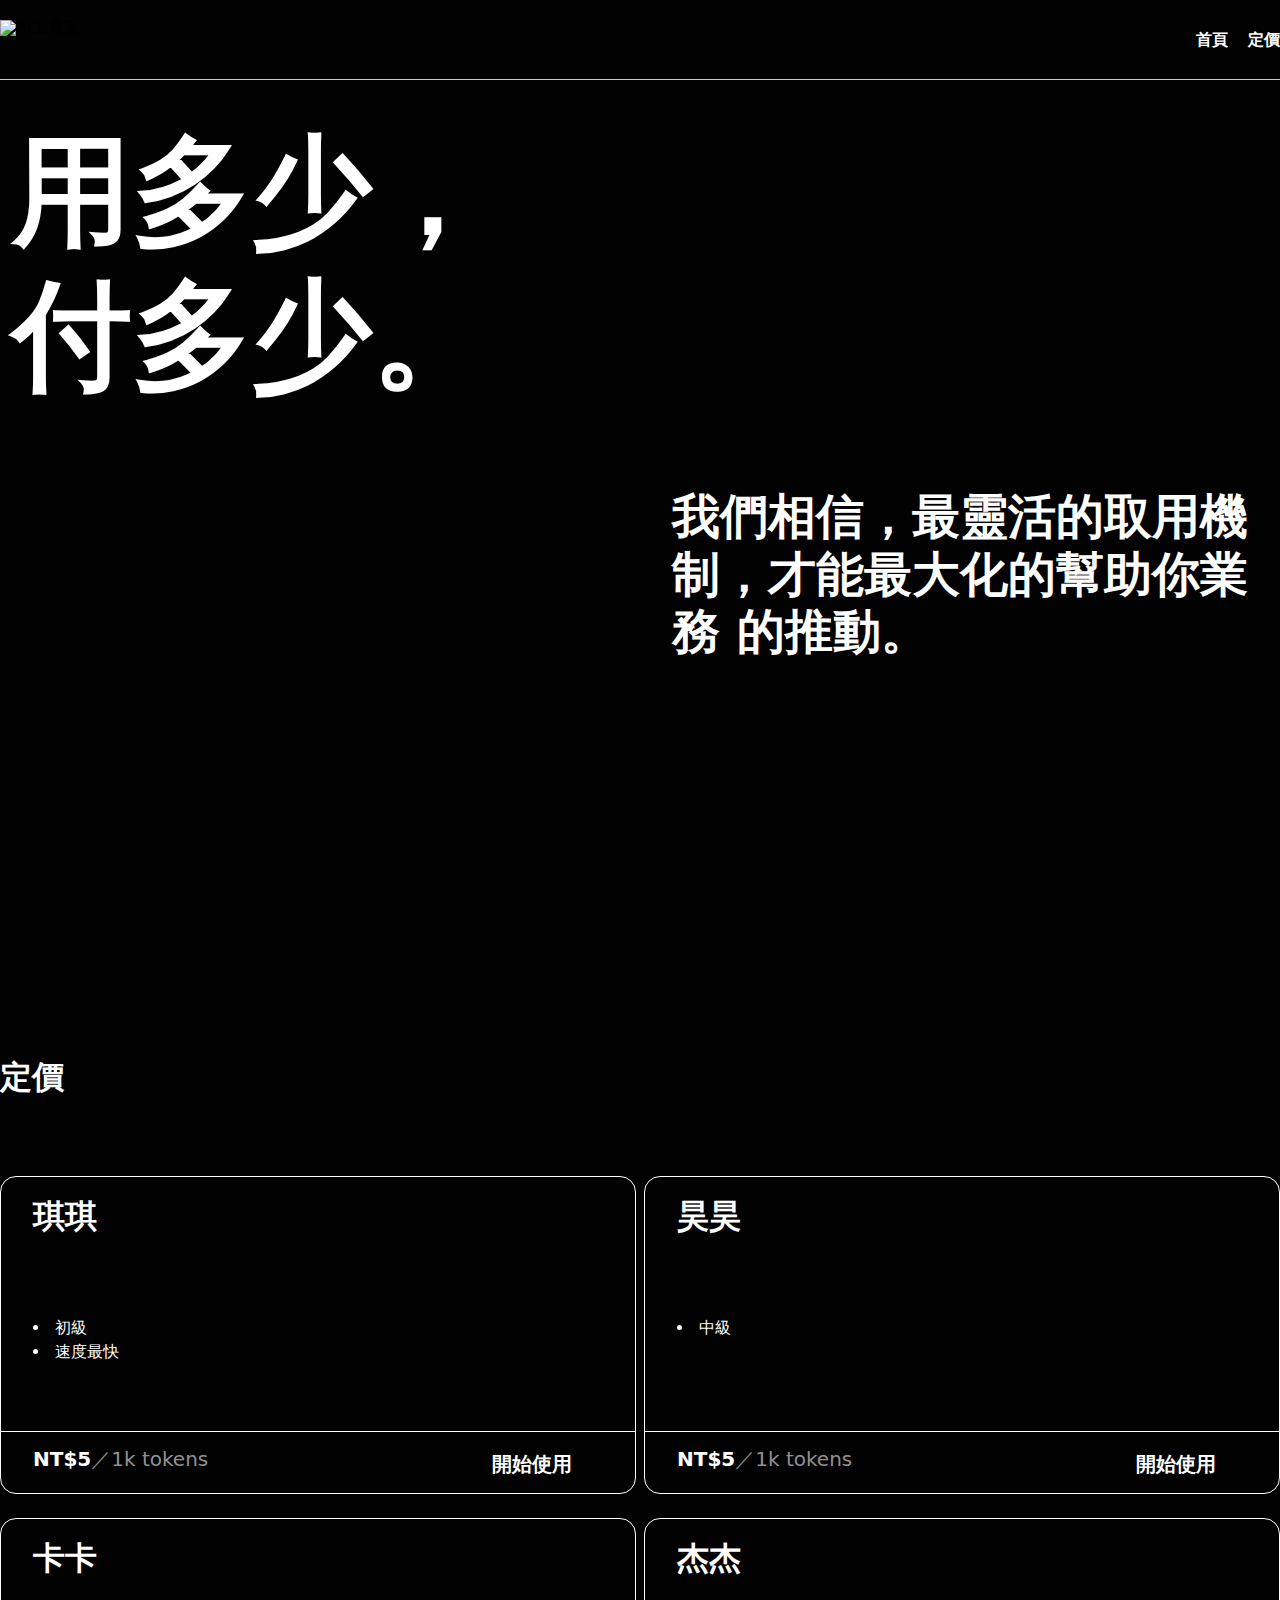
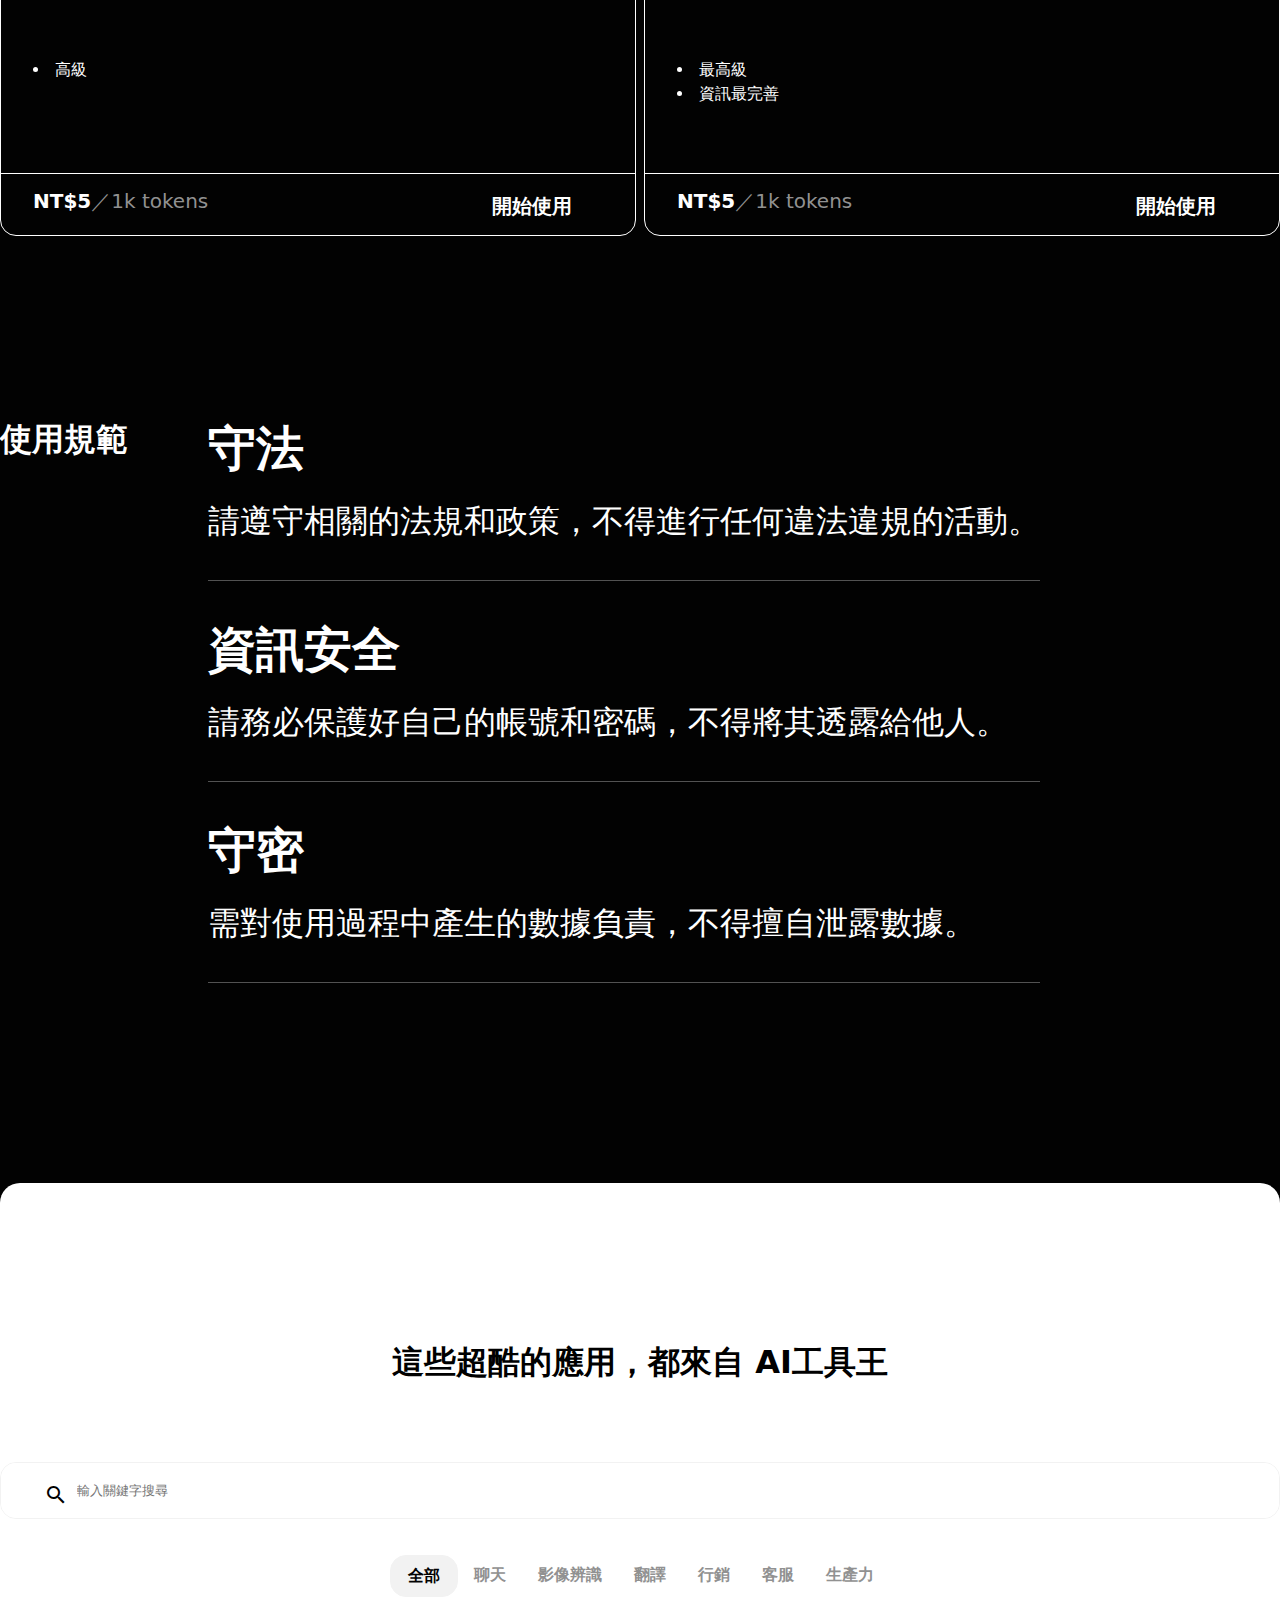
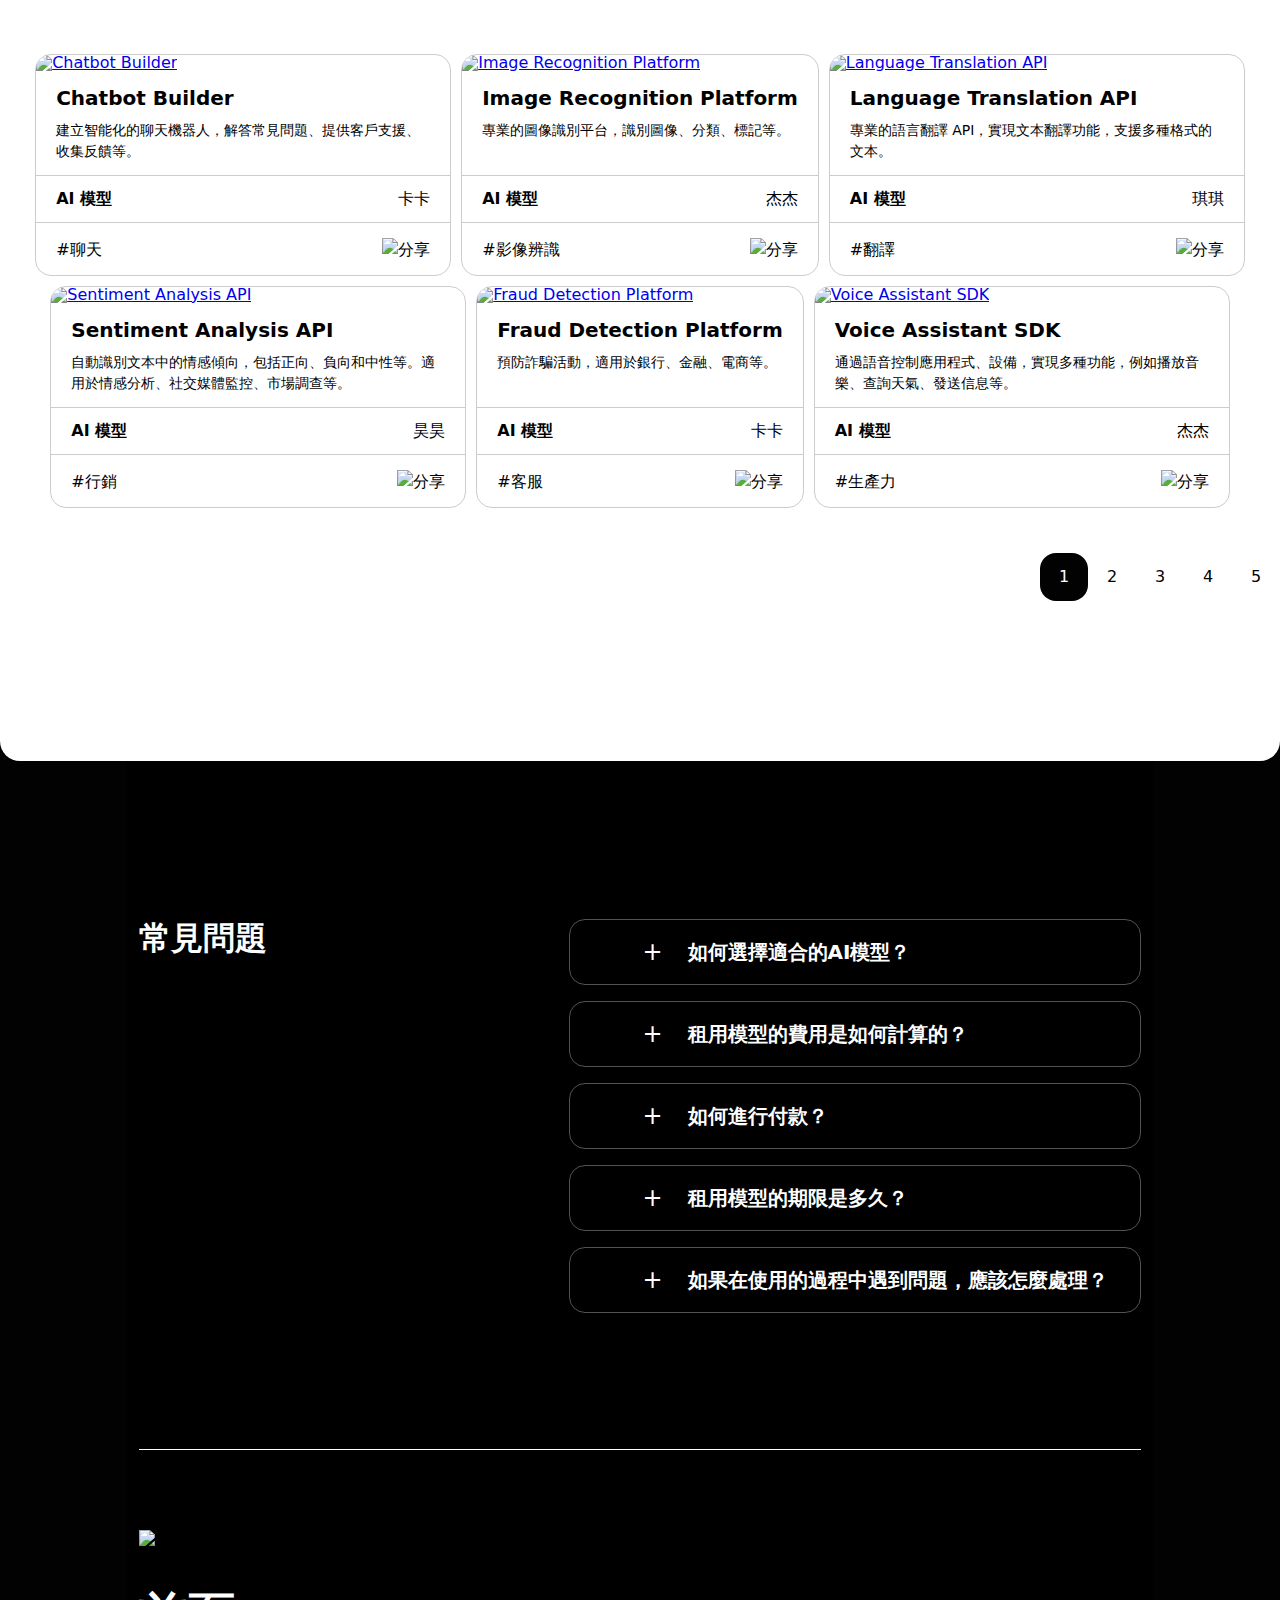
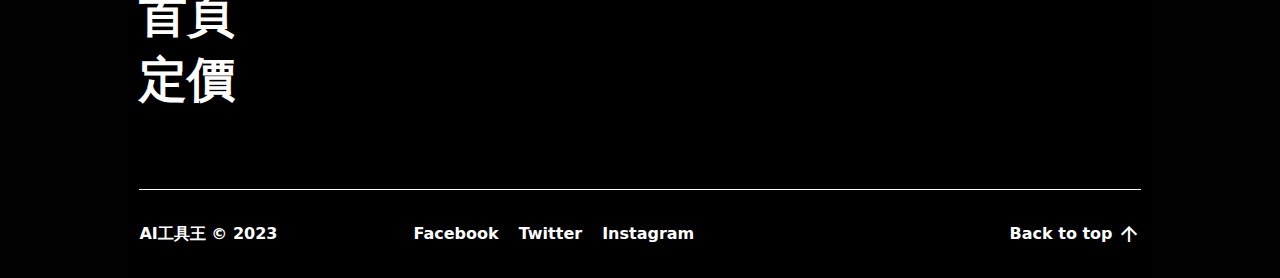
==== price.html @ a389e7bb "version1" ====
<!DOCTYPE html>
<html lang="en">
<head>
    <meta charset="UTF-8" />
    <meta http-equiv="X-UA-Compatible" content="IE=edge" />
    <meta name="viewport" content="width=device-width, initial-scale=1.0" />
    <title>定價</title>
    <link rel="stylesheet" href="css/price.css" />
    <link
        rel="stylesheet"
        href="https://fonts.googleapis.com/icon?family=Material+Icons" />
</head>
<body>
    <div class="container">
        <div class="header-wrap">
            <div class="header">
                <img
                    class="header-logo"
                    src="https://raw.githubusercontent.com/hexschool/2022-web-layout-training/main/2023web-camp/logo.png"
                    alt="AI工具王" />
                <button type="button" class="menu-btn">
                    <span class="material-icons menuBtn">
                        menu
                    </span>
                </button>
                <ul class="nav">
                    <li><a href="index.html">首頁</a></li>
                    <li><a href="price.html">定價</a></li>
                </ul>
            </div>

            <!-- 手機下拉式選單頁面 -->
            <div class="mPrice">
                <div class="mNavbar-collapse">
                    <ul class="mNavbar-center">
                        <li><a href="index.html" class="text-white me-20">首頁</a></li>
                        <li><a href="price.html" class="text-white me-20">定價</a></li>
                    </ul>
                </div>
            </div>
            
            <div class="mFooter">
                <div class="mBottom">
                    <span class="mCopyright">AI工具王 © 2023</span>
                    <ul class="mLink">
                        <li><a href="#">Facebook</a></li>
                        <li><a href="#">Twitter</a></li>
                        <li><a href="#">Instagram</a></li>
                    </ul>
                </div>
            </div>

            <div class="content">
                <div class="title">
                    <h1 class="title1">
                        用多少，<br />
                        付多少。<br />
                    </h1>
                    <h3 class="title2">
                        我們相信，最靈活的取用機
                        制，才能最大化的幫助你業務
                        的推動。
                    </h3>
                </div>
                <div class="deco">
                    <div class="deco-img"><img
                            src="https://raw.githubusercontent.com/hexschool/2022-web-layout-training/main/2023web-camp/deco.png"
                            alt="deco" /></div>

                    <div class="deco-img"><img
                            src="https://raw.githubusercontent.com/hexschool/2022-web-layout-training/main/2023web-camp/deco.png"
                            alt="deco" /></div>

                    <div class="deco-img"><img
                            src="https://raw.githubusercontent.com/hexschool/2022-web-layout-training/main/2023web-camp/deco.png"
                            alt="deco" /></div>
                </div>
                <div class="price">
                    <h5>定價</h5>
                    <div class="teachers">
                        <div class="teacher-card">
                            <div class="name">
                                <h5>琪琪</h5>
                                <ul class="spec">
                                    <li>初級</li>
                                    <li>速度最快</li>
                                </ul>
                            </div>
                            <div class="lesson-fees">
                                <div class="lesson-fee">
                                    <span class="fee">NT$5</span><span class="token">／1k tokens</span>
                                </div>
                                <div class="start">
                                    <a href="#">開始使用</a>
                                    <span class="material-icons arrow_outward">
                                        arrow_outward
                                    </span>
                                </div>
                            </div>
                        </div>
                        <div class="teacher-card">
                            <div class="name">
                                <h5>昊昊</h5>
                                <ul class="spec">
                                    <li>中級</li>
                                </ul>
                            </div>
                            <div class="lesson-fees">
                                <div class="lesson-fee">
                                    <span class="fee">NT$5</span><span class="token">／1k tokens</span>
                                </div>
                                <div class="start">
                                    <a href="#">開始使用</a>
                                    <span class="material-icons arrow_outward">
                                        arrow_outward
                                    </span>
                                </div>
                            </div>
                        </div>
                        <div class="teacher-card">
                            <div class="name">
                                <h5>卡卡</h5>
                                <ul class="spec">
                                    <li>高級</li>
                                </ul>
                            </div>
                            <div class="lesson-fees">
                                <div class="lesson-fee">
                                    <span class="fee">NT$5</span><span class="token">／1k tokens</span>
                                </div>
                                <div class="start">
                                    <a href="#">開始使用</a>
                                    <span class="material-icons arrow_outward">
                                        arrow_outward
                                    </span>
                                </div>
                            </div>
                        </div>
                        <div class="teacher-card">
                            <div class="name">
                                <h5>杰杰</h5>
                                <ul class="spec">
                                    <li>最高級</li>
                                    <li>資訊最完善</li>
                                </ul>
                            </div>
                            <div class="lesson-fees">
                                <div class="lesson-fee">
                                    <span class="fee">NT$5</span><span class="token">／1k tokens</span>
                                </div>
                                <div class="start">
                                    <a href="#">開始使用</a>
                                    <span class="material-icons arrow_outward">
                                        arrow_outward
                                    </span>
                                </div>
                            </div>
                        </div>
                    </div>
                </div>
                <div class="rules">
                    <h4>使用規範</h4>
                    <div class="rule">
                        <div class="rule-content">
                            <h3>守法</h3>
                            <p>請遵守相關的法規和政策，不得進行任何違法違規的活動。</p>
                        </div>
                        <div class="rule-content">
                            <h3>資訊安全</h3>
                            <p>請務必保護好自己的帳號和密碼，不得將其透露給他人。</p>
                        </div>
                        <div class="rule-content">
                            <h3>守密</h3>
                            <p>需對使用過程中產生的數據負責，不得擅自泄露數據。</p>
                        </div>
                    </div>
                </div>  
            </div>
        </div>
        <div class="tool-header">
            <div class="tool-header-wrap">
                <h1>這些超酷的應用，都來自 AI工具王</h1>
                <div class="search">
                    <input type="text" placeholder="輸入關鍵字搜尋" />
                    <span class="material-icons search-icon">search</span>
                </div>
                <div class="tool-nav">
                    <div class="filter">
                        <a href="#">篩選</a><span
                            class="material-icons filter_alt">
                            filter_alt
                        </span>
                    </div>
                    <ul class="menu">
                        <li class="active"><a href="#" class="active">全部</a></li>
                        <li><a href="#">聊天</a></li>
                        <li><a href="#">影像辨識</a></li>
                        <li><a href="#">翻譯</a></li>
                        <li><a href="#">行銷</a></li>
                        <li><a href="#">客服</a></li>
                        <li><a href="#">生產力</a></li>
                    </ul>
                    <div class="select-order">
                        <select name="order" id="order">
                            <option value="由新到舊">由新到舊</option>
                            <option value="由舊到新">由舊到新</option>
                        </select>
                    </div>
                </div>
                <div class="tool-wrap">
                    <ul class="tool-list">
                        <li class="tool-cards">
                            <a href="#"><img
                                    class="tool"
                                    src="https://github.com/hexschool/2022-web-layout-training/blob/main/2023web-camp/tool1.png?raw=true"
                                    alt="Chatbot Builder" />
                            </a>
                            <div class="tool-content">
                                <h3 class="tool-name">Chatbot Builder
                                </h3>
                                <p class="tool-text">
                                    建立智能化的聊天機器人，解答常見問題、提供客戶支援、收集反饋等。
                                </p>
                            </div>

                            <div class="model">
                                <h3 class="model-name">AI 模型</h3>
                                <span class="model-txt">卡卡 </span>
                            </div>
                            <div class="tool-group">
                                <h3 class="group-name">#聊天</h3>
                                <a href="#" target="_blank"><img
                                        class="share"
                                        src="https://raw.githubusercontent.com/hexschool/2022-web-layout-training/main/2023web-camp/icons/share.png"
                                        alt="分享" /></a>
                            </div>
                        </li>
                        <li class="tool-cards">
                            <a href="#"><img
                                    src="https://github.com/hexschool/2022-web-layout-training/blob/main/2023web-camp/tool2.png?raw=true"
                                    alt="Image Recognition Platform"
                                    class="tool" />
                                </a>
                            <div class="tool-content">
                                <h3 class="tool-name">Image Recognition Platform</h3>
                                <p class="tool-text">
                                    專業的圖像識別平台，識別圖像、分類、標記等。
                                </p>
                            </div>
                            <div class="model">
                                <h3 class="model-name">AI 模型</h3>
                                <span>杰杰</span>
                            </div>
                            <div class="tool-group">
                                <h3 class="group-name">#影像辨識</h3>
                                <a href="#" target="_blank"><img
                                        class="share"
                                        src="https://raw.githubusercontent.com/hexschool/2022-web-layout-training/main/2023web-camp/icons/share.png"
                                        alt="分享" /></a>
                            </div>
                        </li>
                        <li class="tool-cards">
                            <a href="#"><img
                                    class="tool"
                                    src="https://github.com/hexschool/2022-web-layout-training/blob/main/2023web-camp/tool3.png?raw=true"
                                    alt="Language Translation API" /></a>
                            <div class="tool-content">
                                <h3 class="tool-name">Language Translation API</h3>
                                <p class="tool-text">
                                    專業的語言翻譯 API，實現文本翻譯功能，支援多種格式的文本。
                                </p>
                            </div>
                            <div class="model">
                                <h4 class="model-name">AI 模型</h4>
                                <span>琪琪</span>
                            </div>
                            <div class="tool-group">
                                <span class="group-name">#翻譯</span>
                                <a href="#" target="_blank"><img
                                        class="share"
                                        src="https://raw.githubusercontent.com/hexschool/2022-web-layout-training/main/2023web-camp/icons/share.png"
                                        alt="分享" /></a>
                            </div>
                        </li>
                        <li class="tool-cards">
                            <a href="#"><img
                                    class="tool"
                                    src="https://github.com/hexschool/2022-web-layout-training/blob/main/2023web-camp/tool4.png?raw=true"
                                    alt="Sentiment Analysis API" /></a>
                            <div class="tool-content">
                                <h3 class="tool-name">Sentiment Analysis API</h3>
                                <p class="tool-text">
                                    自動識別文本中的情感傾向，包括正向、負向和中性等。適用於情感分析、社交媒體監控、市場調查等。
                                </p>
                            </div>
                            <div class="model">
                                <h3 class="model-name">AI 模型</h3>
                                <span>昊昊</span>
                            </div>
                            <div class="tool-group">
                                <h3 class="group-name">#行銷</h3>
                                <a href="#" target="_blank"><img
                                        class="share"
                                        src="https://raw.githubusercontent.com/hexschool/2022-web-layout-training/main/2023web-camp/icons/share.png"
                                        alt="分享" /></a>
                            </div>
                        </li>
                        <li class="tool-cards">
                            <a href="#"><img
                                    class="tool"
                                    src="https://github.com/hexschool/2022-web-layout-training/blob/main/2023web-camp/tool5.png?raw=true"
                                    alt="Fraud Detection Platform" /></a>
                            <div class="tool-content">
                                <h3 class="tool-name">Fraud Detection Platform</h3>
                                <p class="tool-text">預防詐騙活動，適用於銀行、金融、電商等。</p>
                            </div>
                            <div class="model">
                                <h3 class="model-name">AI 模型</h3>
                                <span>卡卡</span>
                            </div>
                            <div class="tool-group">
                                <h3 class="group-name">#客服</h3>
                                <a href="#" target="_blank"><img
                                        class="share"
                                        src="https://raw.githubusercontent.com/hexschool/2022-web-layout-training/main/2023web-camp/icons/share.png"
                                        alt="分享" />
                                </a>
                            </div>
                        </li>
                        <li class="tool-cards">
                            <a href="#"><img
                                    class="tool"
                                    src="https://github.com/hexschool/2022-web-layout-training/blob/main/2023web-camp/tool6.png?raw=true"
                                    alt="Voice Assistant SDK" />
                            </a>
                            <div class="tool-content">
                                <h3 class="tool-name">Voice Assistant SDK</h3>
                                <p class="tool-text">
                                    通過語音控制應用程式、設備，實現多種功能，例如播放音樂、查詢天氣、發送信息等。
                                </p>
                            </div>
                            <div class="model">
                                <h3 class="model-name">AI 模型</h3>
                                <span>杰杰</span>
                            </div>
                            <div class="tool-group">
                                <h3 class="group-name">#生產力</h3>
                                <a href="#" target="_blank"><img
                                        class="share"
                                        src="https://raw.githubusercontent.com/hexschool/2022-web-layout-training/main/2023web-camp/icons/share.png"
                                        alt="分享" />
                                </a>
                            </div>
                        </li>
                    </ul>
                </div>
                <div class="pages">
                    <ul class="page">
                        <li class="active"><a href="#" class="active">1</a></li>
                        <li><a href="#">2</a></li>
                        <li><a href="#">3</a></li>
                        <li><a href="#">4</a></li>
                        <li><a href="#">5</a></li>
                    </ul>
                </div>               
            </div>
        </div>
        <div class="footer">
            <div class="footer-header">
                <h4>常見問題</h4>                
                <div class="QAs">
                    <div class="QA">
                        <div class="QA-title">
                            <span class="accodtion">+</span><h6>如何選擇適合的AI模型？</h6>
                        </div>

                        <div class="QA-content">選擇適合的 AI 模型需要考慮您的應用場景、需要解決的問題、可用的資源以及預算等因素。可以通過對比不同模型的性能、準確率、速度等指標，以及與其他用戶的評價與反饋，來選擇最適合的模型。</div>
                    </div>
                    <div class="QA">
                        <div class="QA-title">
                            <span class="accodtion">+</span><h6>租用模型的費用是如何計算的？</h6>
                        </div>
                        <div class="QA-content">租用模型的費用通常會根據模型的性能和使用時間等因素進行計算。具體而言，模型的性能可以根據其精度、速度、佔用資源等指標來評估；而使用時間可以根據租用時間的長短來計算，通常會按小時、天或月來計算。綜合考慮這些因素，系統會自動算出對應的租用費用。</div>
                    </div>
                    <div class="QA">
                        <div class="QA-title">
                            <span class="accodtion">+</span><h6>如何進行付款？</h6>
                        </div>
                        <div class="QA-content">付款方式可以通過網站上提供的線上支付平台進行支付。具體而言，您可以選擇信用卡、銀行轉帳電子錢包等不同的支付方式進行支付。在支付前，您需要先登錄網站並選擇適合的租用方案，系統會自動計算出對應的租用費用和支付金額，然後您可以選擇適合的支付方式進行支付。完成支付後，系統會自動向您提供相應的服務。</div>
                    </div>
                    <div class="QA">
                        <div class="QA-title">
                            <span class="accodtion">+</span><h6>租用模型的期限是多久？</h6>
                        </div>
                        <div class="QA-content">租用模型的期限可以根據您的需求進行設置，通常可以選擇幾個小時、幾天或幾個月等不同的時間段。</div>
                    </div>
                    <div class="QA">
                        <div class="QA-title">
                            <span class="accodtion">+</span><h6>如果在使用的過程中遇到問題，應該怎麼處理？</h6>
                        </div>
                        <div class="QA-content">如果在使用過程中遇到問題，您可以聯繫客服或技術支持人員進行諮詢或報告問題。您也可以通過網站上的幫助中心或社區論壇尋找相關的解決方案和回答。</div>
                    </div>
                </div>
            </div>
            <div class="footer-content">
                <div class="footer-title">
                    <div class="footer-title1">
                        首頁
                    </div>
                    <div class="footer-title2">
                        定價
                    </div>
                </div>
                <div class="footer_image">
                    <img
                        class="footer_logo"
                        src="https://raw.githubusercontent.com/hexschool/2022-web-layout-training/main/2023web-camp/logo.png"
                        alt="AI工具王" />
                </div>
            </div>
            <div class="bottom">
                <span class="copyright">AI工具王 © 2023</span>

                <ul class="link">
                    <li><a href="#">Facebook</a></li>
                    <li><a href="#">Twitter</a></li>
                    <li><a href="#">Instagram</a></li>
                </ul>
                <span class="backToTop">
                    <a href="#">Back to top</a>
                </span>
                <span class="material-icons arrow_upward">
                    arrow_upward
                </span>
            </div>
        </div>
    </div>

    <script src="js/price.js"></script>
</body>
</html>
---- css/price.css ----
/* http://meyerweb.com/eric/tools/css/reset/ 
   v2.0 | 20110126
   License: none (public domain)
*/

html,
body,
div,
span,
applet,
object,
iframe,
h1,
h2,
h3,
h4,
h5,
h6,
p,
blockquote,
pre,
a,
abbr,
acronym,
address,
big,
cite,
code,
del,
dfn,
em,
img,
ins,
kbd,
q,
s,
samp,
small,
strike,
strong,
sub,
sup,
tt,
var,
b,
u,
i,
center,
dl,
dt,
dd,
ol,
ul,
li,
fieldset,
form,
label,
legend,
table,
caption,
tbody,
tfoot,
thead,
tr,
th,
td,
article,
aside,
canvas,
details,
embed,
figure,
figcaption,
footer,
header,
hgroup,
menu,
nav,
output,
ruby,
section,
summary,
time,
mark,
audio,
video {
    margin: 0;
    padding: 0;
    border: 0;
    font-size: 100%;
    font: inherit;
    vertical-align: baseline;
}

/* HTML5 display-role reset for older browsers */
article,
aside,
details,
figcaption,
figure,
footer,
header,
hgroup,
menu,
nav,
section {
    display: block;
}

body {
    line-height: 1;
}

ol,
ul {
    list-style: none;
}

blockquote,
q {
    quotes: none;
}

blockquote:before,
blockquote:after,
q:before,
q:after {
    content: "";
    content: none;
}

table {
    border-collapse: collapse;
    border-spacing: 0;
}

*,
*:before,
*:after {
    box-sizing: border-box;
}

body {
    font-family: system-ui, -apple-system, "Segoe UI", Roboto, "Helvetica Neue", Arial, "Noto Sans", "Liberation Sans", sans-serif, "Apple Color Emoji", "Segoe UI Emoji", "Segoe UI Symbol", "Noto Color Emoji";
    position: relative;
    height: 20%;
}

.container {
    max-width: 1920px;
    height: auto;
    background: #020202;
    display: flex;
    flex-direction: column;
    align-items: center;
    margin: 0 auto;
}

.header-wrap {
    max-width: 1296px;
    margin: 0 auto;
}

.header {
    height: 80px;
    display: flex;
    justify-content: space-between;
    align-items: center;
    border-bottom: 1px solid #ccc;
}

.header img {
    height: 40px;
}

.header .nav {
    display: flex;
}

.header .nav li {
    margin-left: 20px;
}

.header .nav li a {
    font-size: 16px;
    line-height: 1.5;
    font-weight: 700;
    color: #ffffff;
    text-decoration: none;
}

.menu-btn {
    display: none;
    color: #ffffff;
    margin-right: 23px;
}

.content {
    display: flex;
    flex-direction: column;
}

.content .title {
    margin-top: 40px;
    display: flex;
    flex-direction: column;
    padding-left: 12px;
    padding-right: 12px;
}

.content .title .title1 {
    font-size: 120px;
    line-height: 144px;
    font-weight: 900;
    color: #ffffff;
}

.content .title .title2 {
    font-size: 48px;
    line-height: 57.6px;
    font-weight: 900;
    padding-left: 660px;
    margin-top: 80px;
    color: #ffffff;
}

.content .deco {
    display: flex;
    max-width: 100%;
    height: 180px;
    flex-direction: row-reverse;
    margin-top: 120px;
    overflow: hidden;
    position: relative;
}

.deco .deco-img {
    max-width: 180px;
    position: absolute;
    top: 100%;
    /* 將區塊圖定位到容器底部 */
    animation: marquee 4s linear infinite;
}

.deco .deco-img:nth-child(1) {
    position: absolute;
    left: 360px;
    animation-delay: 0s;
}

.deco .deco-img:nth-child(2) {
    position: absolute;
    left: 180px;
    animation-delay: 0.5s;
}

.deco .deco-img:nth-child(3) {
    position: absolute;
    left: 0;
    animation-delay: 1s;
}


@keyframes marquee {
    0% {
        top: 100%;
    }

    10% {
        top: 0;
        /* 開始移動至容器頂部 */
    }

    50% {
        top: 0;
        /* 保持在容器頂部 */
    }

    100% {
        top: -200%;
        /* 移動至容器外 */
    }
}

.price {
    max-width: 1296px;
    /* height: 778px; */
    margin-top: 160px;
    margin-bottom: 160px;
}

.price h5 {
    font-size: 32px;
    line-height: 38.4px;
    font-weight: 900;
    color: #ffffff;
    margin-bottom: 80px;

}

.price .teachers {
    max-width: 1296px;
    height: auto;
    justify-content: space-between;
    display: flex;
    flex-wrap: wrap;
}

.teacher-card {
    max-width: 636px;
    height: 318px;
    border: 1px solid #ffffff;
    border-radius: 16px;
    margin-bottom: 24px;
}

.teacher-card .name {
    width: 636px;
    height: 254px;
    color: #ffffff;
    padding: 20px 32px;
}

.teacher-card .name h5 {
    color: #ffffff;
    font-size: 32px;
    line-height: 38.4px;
}

.teacher-card .name .spec {
    margin-top: 12px;
}

.teacher-card .name .spec li {
    font-size: 16px;
    line-height: 24px;
    list-style-type: disc;
    list-style-position: inside;
    color: #ffffff;

}

.teacher-card .lesson-fees {
    height: 54px;
    display: flex;
    justify-content: space-between;
    border-top: 1px solid #ffffff;
    padding: 20px 32px;
}

.teacher-card .lesson-fees .lesson-fee {
    display: flex;
    justify-content: center;
    align-items: center;
}

.teacher-card .lesson-fees .lesson-fee .fee {
    font-size: 20px;
    font-weight: 900;
    line-height: 24px;
    color: #ffffff;
}

.teacher-card .lesson-fees .lesson-fee .token {
    font-size: 20px;
    line-height: 24px;
    color: #919191
}

.teacher-card .lesson-fees .start {
    display: flex;
}

.teacher-card .start a {
    font-size: 20px;
    line-height: 120%;
    font-weight: 900;
    text-decoration: none;
    color: #ffffff;
    display: block;
}

.teacher-card .lesson-fees .start .arrow_outward {
    width: 15px;
    height: 15px;
    margin-left: 16px;
    color: #ffffff;
}


.rules {
    width: 100%;
    height: auto;
    display: flex;
    /* margin-top: 160px; */
    margin-bottom: 160px;
}

.rules h4 {
    font-size: 32px;
    font-weight: 900;
    line-height: 38.4px;
    color: #ffffff;
    margin-right: 312px;
    margin-bottom: 48px;
}

.rules .rule {
    display: flex;
    flex-direction: column;
}

.rules .rule .rule-content {
    display: flex;
    flex-direction: column;
    margin-bottom: 40px;
    border-bottom: 1px solid #525252;
}

.rules .rule .rule-content h3 {
    font-size: 48px;
    font-weight: 900;
    line-height: 57.6px;
    color: #ffffff;
    margin-bottom: 24px;
}

.rules .rule .rule-content p {
    font-size: 32px;
    font-weight: 400;
    line-height: 38.4px;
    margin-bottom: 40px;
    color: #ffffff;
}

.tool-header {
    width: 100%;
    height: auto;
    display: flex;
    justify-content: center;
    border-radius: 160px;
    background: #ffffff;
}

.tool-header-wrap {
    max-width: 1296px;
}

.tool-header-wrap h1 {
    font-size: 80px;
    line-height: 96px;
    font-weight: 900;
    text-align: center;
    margin-top: 160px;
}

.search {
    position: relative;
    margin-top: 80px;
    background: #F2F2F2;
    border: 1px solid #F2F2F2;
    border-radius: 16px;
    overflow: hidden;
    background: pink;
}


.search input[type="text"] {
    width: 100%;
    padding: 20px 0px 20px 76px;
    gap: 12px;
    border: none;
}

.search input[type="text"]:focus {
    border: 1px solid #000;
}

.search .search-icon {
    max-width: 17.49px;
    height: 17.49px;
    top: 20px;
    left: 43px;
    position: absolute;
}

.tool-nav {
    margin-top: 24px;
    margin-bottom: 40px;
    display: flex;
    justify-content: space-between;
    position: relative;
    overflow-x: auto;
}

.tool-nav .filter {
    padding: 20px 60px 20px 40px;
    border: 1px solid #F2F2F2;
    border-radius: 16px;
    align-items: center;
}

.tool-nav .filter a {
    font-size: 16px;
    line-height: 24px;
    font-weight: 400;
    color: #020202;
    text-align: center;
    text-decoration: none;
}

.tool-nav .filter .filter_alt {
    width: 10px;
    height: 10px;
    top: 18px;
    margin-left: 14.69px;
    flex-grow: 0;
    position: absolute;
}

.tool-nav .menu {
    margin-top: 12px;
    margin-bottom: 12px;
    display: flex;
}

.tool-nav .menu li {
    padding: 8px 16px;
    gap: 10px;
}

.tool-nav .menu .active {
    border: 1px solid #F2F2F2;
    border-radius: 16px;
    background: #F2F2F2;
}

.tool-nav .menu li a {
    font-size: 16px;
    line-height: 24px;
    font-weight: 700;
    text-align: center;
    text-decoration: none;
    color: #919191;
}

.tool-nav .menu .active a {
    color: #020202;
}

.select-order {

    /* padding: 20px 60px 20px 40px; */
    border: 1px solid #F2F2F2;
    border-radius: 16px;
    display: flex;
    flex-direction: column;
    align-items: center;
}

.select-order select {
    font-size: 16px;
    line-height: 24px;
    font-weight: 400;
    width: 100%;
    height: 100%;
    color: #020202;
    background: #ffffff;
    text-align: center;
    border: none;
}

.tool-wrap {
    max-width: 1920px;
    height: auto;
    display: flex;
    align-items: flex-start;
}

.tool-list {
    display: flex;
    flex-wrap: wrap;
    justify-content: center;
}

.tool-cards {
    /* max-width: 416px; */
    max-width: 416px;
    margin: 5px;
    border: 1px solid #ccc;
    border-radius: 16px 16px 16px 16px;
    overflow: hidden;
    display: flex;
    flex-direction: column;
}

.tool-cards a {
    overflow: hidden;
}

.tool-cards a .tool {
    width: 100%;
    transition: 0.3s ease-in;
}

.tool-cards .tool:hover {
    transform: scale(1.2);
}

.tool-cards .tool-content {
    padding-left: 20px;
    padding-right: 20px;
    padding-bottom: 13px;
    flex-grow: 1;
}

.tool-cards .tool-content .tool-name {
    font-size: 20px;
    line-height: 120%;
    font-weight: 900;
    padding-top: 15px;
    padding-bottom: 10px;
}

.tool-cards .tool-content .tool-text {
    font-size: 14px;
    line-height: 1.5;
}

.tool-cards .model {
    display: flex;
    justify-content: space-between;
    padding-left: 20px;
    padding-right: 20px;
    border-top: 1px solid #ccc;
    padding-top: 15px;
    padding-bottom: 15px;
}

.tool-cards .model .model-name {
    font-size: 16px;
    font-weight: bold;
}

.tool-cards .model .model-txt {
    font-size: 16px;
}

.tool-cards .tool-group {
    display: flex;
    justify-content: space-between;
    padding-left: 20px;
    padding-right: 20px;
    padding-top: 15px;
    padding-bottom: 13px;
    align-items: center;
    border-top: 1px solid #ccc;
}

.tool-cards .tool-group .group-name {
    font-size: 16px;
    line-height: 1.5;
}

.tool-cards .tool-group a {
    font-size: 16px;
    line-height: 1.5;
    text-decoration: none;
    color: black;
}

.pages {
    display: flex;
    flex-direction: row-reverse;
    margin-top: 40px;
    margin-bottom: 160px;
}

.pages .page {
    display: flex;
}

.pages .page li {
    display: flex;
    width: 48px;
    height: 48px;
    border-radius: 16px;
    justify-content: center;
    align-items: center;
}

.pages .page li:hover {
    background: #ccc;
}

.pages .page li.active {
    background: #020202;
}

.pages .page li a {
    color: #020202;
    text-decoration: none;
    display: block;
}

.pages .page li.active a {
    color: #ffffff;
    text-decoration: none;
    display: block;
}

.footer {
    max-width: 1296px;
    padding-top: 158px;
    display: flex;
    flex-direction: column;
    padding-left: 12px;
    padding-right: 12px;
    background: #000;
}

.footer-header {
    display: flex;
}

.footer .footer-header h4 {
    font-size: 32px;
    font-weight: 900;
    line-height: 38.4px;
    color: #ffffff;
    margin-right: 300px;
    margin-bottom: 20px;
}



.footer-header .QAs {
    max-width: 856px;
    display: flex;
    flex-direction: column;
    margin-bottom: 120px;
}

.footer-header .QAs .QA {
    max-width: 856px;
    display: flex;
    color: #ffffff;
    border: 1px solid #525252;
    border-radius: 16px;
    padding: 20px 32px;
    margin-bottom: 16px;
    flex-direction: column;
    cursor: pointer;
}

.footer-header .QAs .QA:hover {
    border: 1px solid #ffffff;
    transition: all 0.5s;
}

.QA-title {
    display: flex;
}

.QAs .QA .QA-title .accodtion {
    font-size: 24px;
    margin-left: 40px;
    margin-right: 25px;
}

.QAs .QA .QA-title h6 {
    font-size: 20px;
    font-weight: 900;
    line-height: 24px;
    color: #ffffff;
    text-align: left;
}

.QAs .QA .QA-content {
    display: none;
    font-size: 12px;
    font-weight: 400;
    line-height: 1.5;
    padding-left: 75px;
    margin-top: 20px;
    margin-bottom: 40px;
    color: #ffffff;
    text-align: left;
}

.footer .footer-content {
    padding: 80px 0 80px 0;
    text-align: left;
    display: flex;
    justify-content: space-between;
    border-top: 1px solid #ffffff;
    border-bottom: 1px solid #ffffff;
}

.footer-content .footer_image .footer_logo {
    height: 40px;
}

.footer-content .footer-title {
    display: flex;
    flex-direction: column;
}

.footer-content .footer-title1 {
    font-size: 80px;
    line-height: 96px;
    font-weight: 900;
    color: #ffffff;
}

.footer-content .footer-title2 {
    font-size: 80px;
    line-height: 96px;
    font-weight: 900;
    color: #ffffff;
    margin-top: 8px;
}

.footer .bottom {
    max-width: 100%;
    display: flex;
    justify-content: flex-start;
    padding-top: 32px;
    padding-bottom: 32px;
    position: relative;
    gap: 36px;
}

.footer .bottom .copyright {
    font-size: 16px;
    line-height: 24px;
    font-weight: 700;
    color: #ffffff;
    margin-right: 100px;
    /* margin-bottom: 36px; */

}

.footer .bottom .link {
    display: flex;
}

.footer .bottom .link li {
    margin-right: 20px;
}

.footer .bottom .link a {
    font-size: 16px;
    line-height: 24px;
    font-weight: 700;
    color: #ffffff;
    text-decoration: none;
    display: block;

}

.footer .bottom .backToTop {
    position: absolute;
    right: 28px;
    top: 32px;
}

.footer .bottom .backToTop a {
    display: block;
    font-size: 16px;
    line-height: 24px;
    font-weight: 700;
    color: #ffffff;
    text-decoration: none;
}

.footer .bottom .arrow_upward {
    position: absolute;
    right: 0;
    top: 32px;
    color: #ffffff;
}


.mPrice {
    max-width: 1296px;
    margin: 0 auto;
    padding: 0 12px;
    height: 100%;
    position: relative;
    background: #000;
    display: none;
}

.mNavbar {
    display: flex;
    justify-content: space-between;
    align-items: center;
    padding: 20px 0;
    border-bottom: 1px solid #ffffff;
    display: none;
}

.mNavbar a {
    color: #ffffff;
    font-weight: 700;
    display: block;
    text-decoration: none;
}

.mNavbar a:hover {
    opacity: 0.8;
}

.mNavbar a img {
    max-width: 100%;
    height: auto;
    display: block;
}

.mNavbar a .logo {
    width: 245px;
}

.mNavbar-btn {
    cursor: pointer;
    background-color: transparent;
    border: 0;
    color: #ffffff;
    display: none;
    /* 在電腦版時不顯示 */
}

.mNavbar-btn:hover {
    transform: scale(1.1);
}

.mNavbar-menu {
    display: flex;
    list-style-type: none;
}

.mNavbar-menu li .me-20 {
    margin-right: 20px;
}

.mNavbar-collapse {
    width: 100%;
    display: flex;
    flex-direction: column;
    /* 在電腦版時不顯示 */
    list-style-type: none;
    /* min-height: calc(100vh - 81px -148px); */
    height: calc(100vh - 229px);
    justify-content: center;
    align-items: center;
    border-bottom: 1px solid #ffffff;
    margin-bottom: 148px;
}

.mNavbar-collapse .mNavbar-center {
    list-style-type: none;
    margin-bottom: 8px;
    display: block;
    width: 200px;
    height: 200px;
}

.mNavbar-collapse .mNavbar-center li .me-20 {
    font-size: 80px;
    line-height: 1.2;
    font-weight: 900;
    margin: 4px 0;
    font-style: normal;
    color: #ffffff;
    text-decoration: none;
}

.mNavbar-collapse .mNavbar-center li .me-20:hover {
    opacity: 0.8;
}

.mFooter {
    max-width: 1320px;
    height: 148px;
    bottom: 0;
    left: 12px;
    position: absolute;
    display: none;
}

.mFooter .mBottom {
    max-width: 1320px;
    display: flex;
    flex-direction: column;
    padding-top: 32px;
    padding-bottom: 32px;
}

.mFooter .mBottom .mCopyright {
    font-size: 16px;
    line-height: 24px;
    font-weight: 700;
    color: #ffffff;
    margin-bottom: 36px;
}

.mFooter .mBottom .mLink {
    display: flex;
    list-style-type: none;
}

.mBottom .mLink li {
    margin-right: 20px;
}

.mBottom .mLink li a {
    font-size: 16px;
    line-height: 24px;
    font-weight: 700;
    color: #ffffff;
    text-decoration: none;
    display: block;
}


@media(max-width:1440px) {
    .header {
        position: relative;
    }

    .service-cards .service-card {
        display: flex;
        flex-direction: column;
    }

    .partner {
        max-width: 100%;
    }

    .partner-list {
        max-width: 100%;
    }

    .content .title {
        font-size: 48px;
        line-height: 57.6px;
    }

    .content .deco {
        position: relative;
        height: 117px;
    }

    .deco .deco-img {
        height: 117px;
    }

    .deco .deco-img img {
        max-width: 117px;
        height: 117px;
    }

    .deco .deco-img:nth-child(1) {
        position: absolute;
        right: 0;
    }

    .deco .deco-img:nth-child(2) {
        position: absolute;
        right: 117px;
    }

    .deco .deco-img:nth-child(3) {
        position: absolute;
        right: 234px;
    }

    .tool-header-wrap {
        max-width: 100%
    }

    .tool-header-wrap h1 {
        font-size: 32px;
        line-height: 38.4px;
    }

    .header-wrap {
        width: 100%;
    }

    .tool-header {
        width: 100%;
        padding-left: 0;
        padding-right: 0;
        border-radius: 20px;
    }

    .tool-nav {
        justify-content: center;
    }

    .tool-nav .filter {
        display: none;
    }

    .select-order {
        display: none;
    }

    .content .service h2 {
        font-size: 32px;
        line-height: 38.4px;
    }


    .rules h4 {
        max-width: 280px;
        margin-right: 80px;
    }


    .footer {
        max-width: 100%;
    }

    .footer .footer-header h4 {
        width: 280px;
        margin-right: 150px;
    }

    .footer-header .QAs {
        max-width: 100%;
    }

    .footer .footer-content {
        flex-direction: column;
    }

    .footer .footer-content .footer_image {
        margin-bottom: 40px;
        order: 1;
    }

    .footer .footer-title {
        order: 2;
    }

    .footer .footer-title1 {
        font-size: 48px;
        line-height: 57.6px;

    }

    .footer .footer-title2 {
        font-size: 48px;
        line-height: 57.6px;
    }
}

@media(max-width:1080px) {
    .header-wrap {
        width: 100%;
    }

    .content .title .title1 {
        max-width: 400px;
        font-size: 48px;
        line-height: 57.6px;
    }

    .content .title .title2 {
        font-size: 28px;
        line-height: 33.6px;
        padding-left: 300px;
        margin-top: 64px;
    }

    .price {
        padding-left: 12px;
        padding-right: 12px;
    }

    .rules {
        flex-direction: column;
        /* margin-top: 120px; */
        margin-bottom: 120px;
    }

    .QAs .QA .QA-title .accodtion {
        margin-left: 20px;
    }

    .QAs .QA .QA-content {
        padding-left: 55px;
    }

    .footer-header {
        flex-direction: column;
    }

    .footer .bottom {
        flex-direction: column;
    }
}

@media(max-width:768px) {
    .content .deco {
        height: 117px;
    }

    .deco .deco-img {
        height: 117px;
    }

    .deco .deco-img img {
        max-width: 117px;
        height: 117px;
    }

    .deco .deco-img:nth-child(1) {
        left: 234px;
    }

    .deco .deco-img:nth-child(2) {
        left: 117px;
    }

    .deco .deco-img:nth-child(3) {
        left: 0;
    }

    .price {
        max-width: 100%;
        margin-top: 120px;
        margin-bottom: 120px;
    }

    .price h5 {
        font-size: 20px;
        line-height: 24px;
        margin-bottom: 20px;
    }

    .teacher-card {
        width: 636px;
        height: 318px;
    }

    .teacher-card .name {
        width: 100%;
    }

    .teacher-card .lesson-fees .start .arrow_outward {
        margin-left: 14.67px;
    }


    .tool-header {
        width: 100%;
        padding-left: 0;
        padding-right: 0;
    }

    .tool-wrap {
        width: 100%;
    }

    .content .service {
        flex-direction: column;
    }

    .header .menu-btn {
        display: block;
        color: #ffffff;
        margin-right: 12px;
        background: #000;
        border: none;
    }

    .header .nav {
        display: none;
        width: 150px;
        height: 200px;
        position: absolute;
        right: 0;
        top: 50px;
        text-align: center;
        background: #ffffff;
        /* border: 1px solid #ccc; */
    }

    .header .nav li {
        width: 200px;
        display: flex;
        margin: 0;
    }

    .header .nav li a {
        display: block;
        height: 32px;
        width: 150px;
        color: #000;
        cursor: pointer;
    }

    .header .nav li a:hover {
        color: #ffffff;
        background: red;
    }

    .rules {
        padding-left: 12px;
        padding-right: 12px;
    }

    .rules h4 {
        font-size: 20px;
        line-height: 24px;
    }

    .rules .rule .rule-content h3 {
        font-size: 32px;
        line-height: 38.4px;
    }

    .rules .rule .rule-content p {
        font-size: 16px;
        line-height: 24px;
    }

    .footer {
        margin-top: 120px;
    }

    .footer .footer-header h4 {
        font-size: 20px;
        line-height: 24px;
        margin-right: 0;

    }

    .QAs .QA .QA-title h6 {
        font-size: 20px;
        line-height: 24px;
    }

}

@media(max-width:568px) {
    .content .title .title2 {
        padding-left: 106px;
    }

    .tool-cards a .tool {
        max-width: 100%;
    }

    .tool-nav {
        width: 100%;
        overflow-x: scroll;
    }

    .service-cards .service-card li {
        max-width: 100%;
    }

}

@media (max-width:414px) {
    .header-wrap {
        width: 100%;
    }

    .content .service {
        flex-direction: column;
    }

}
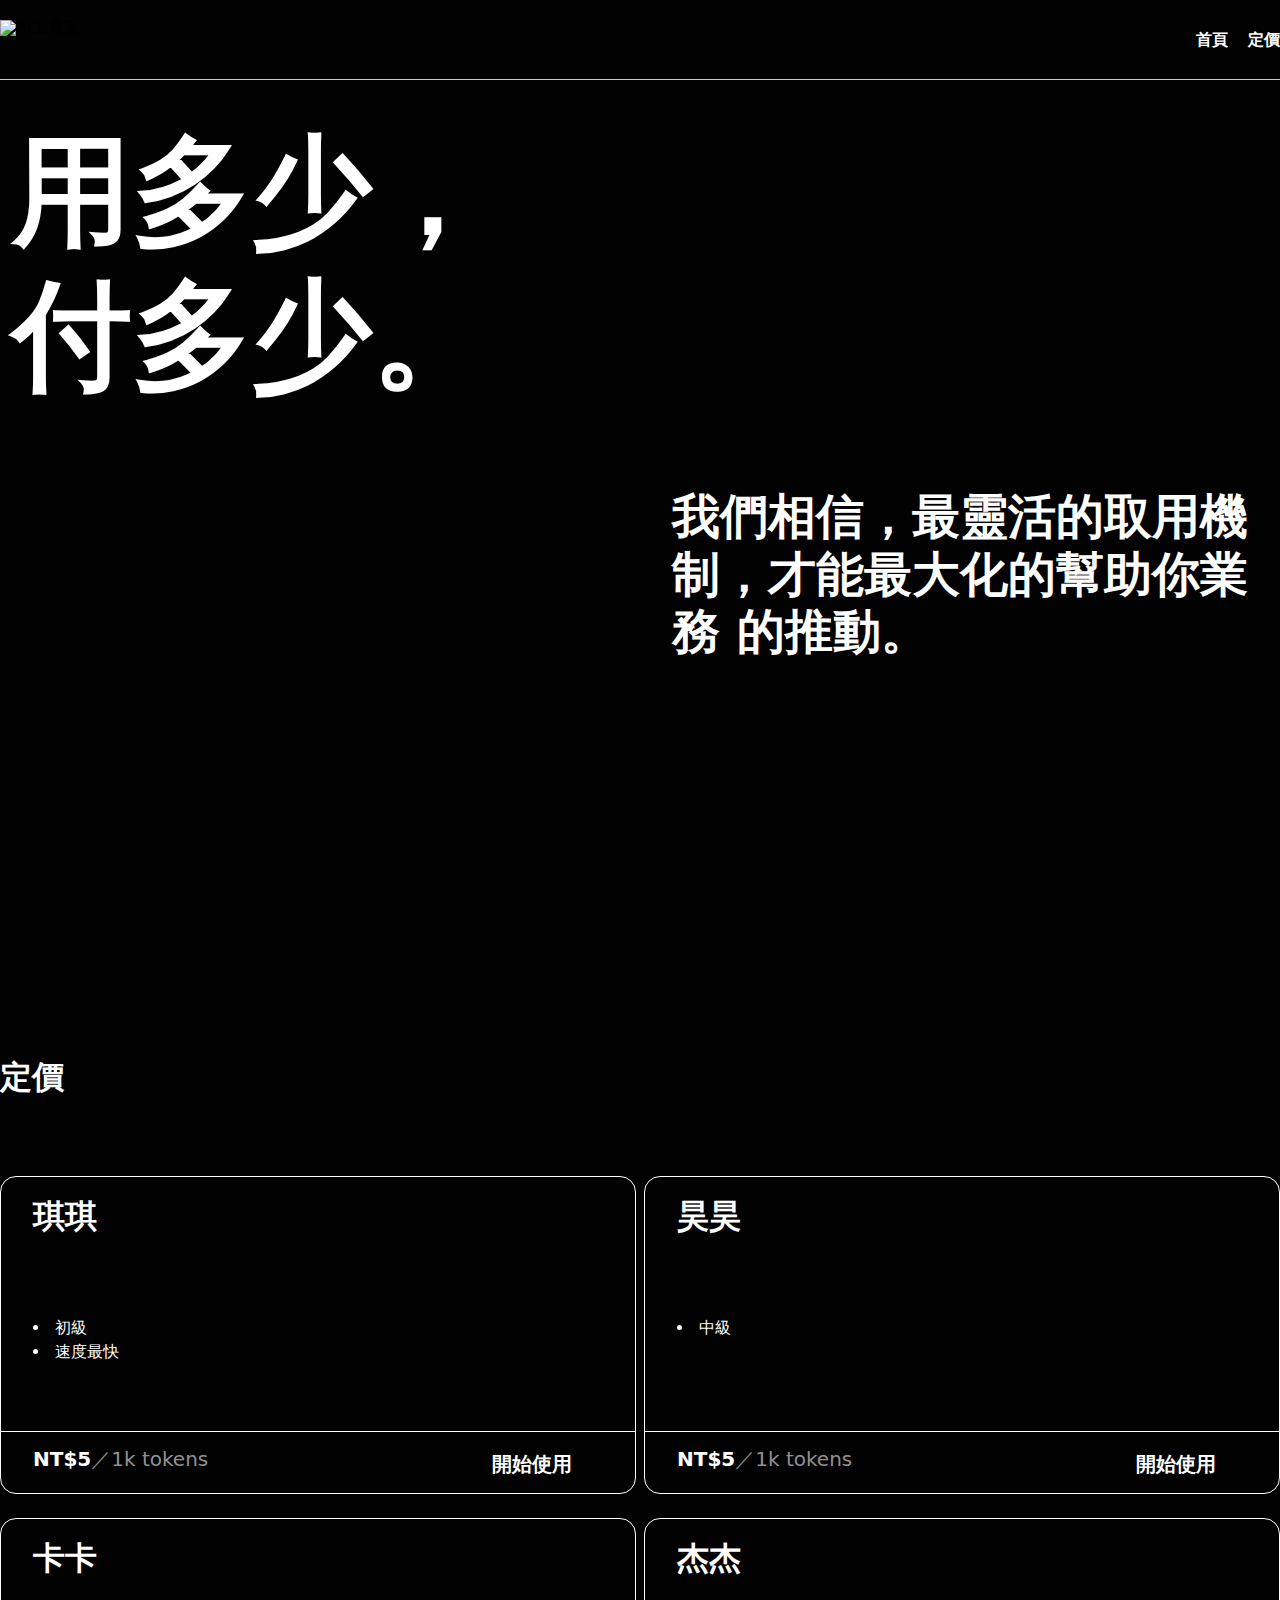
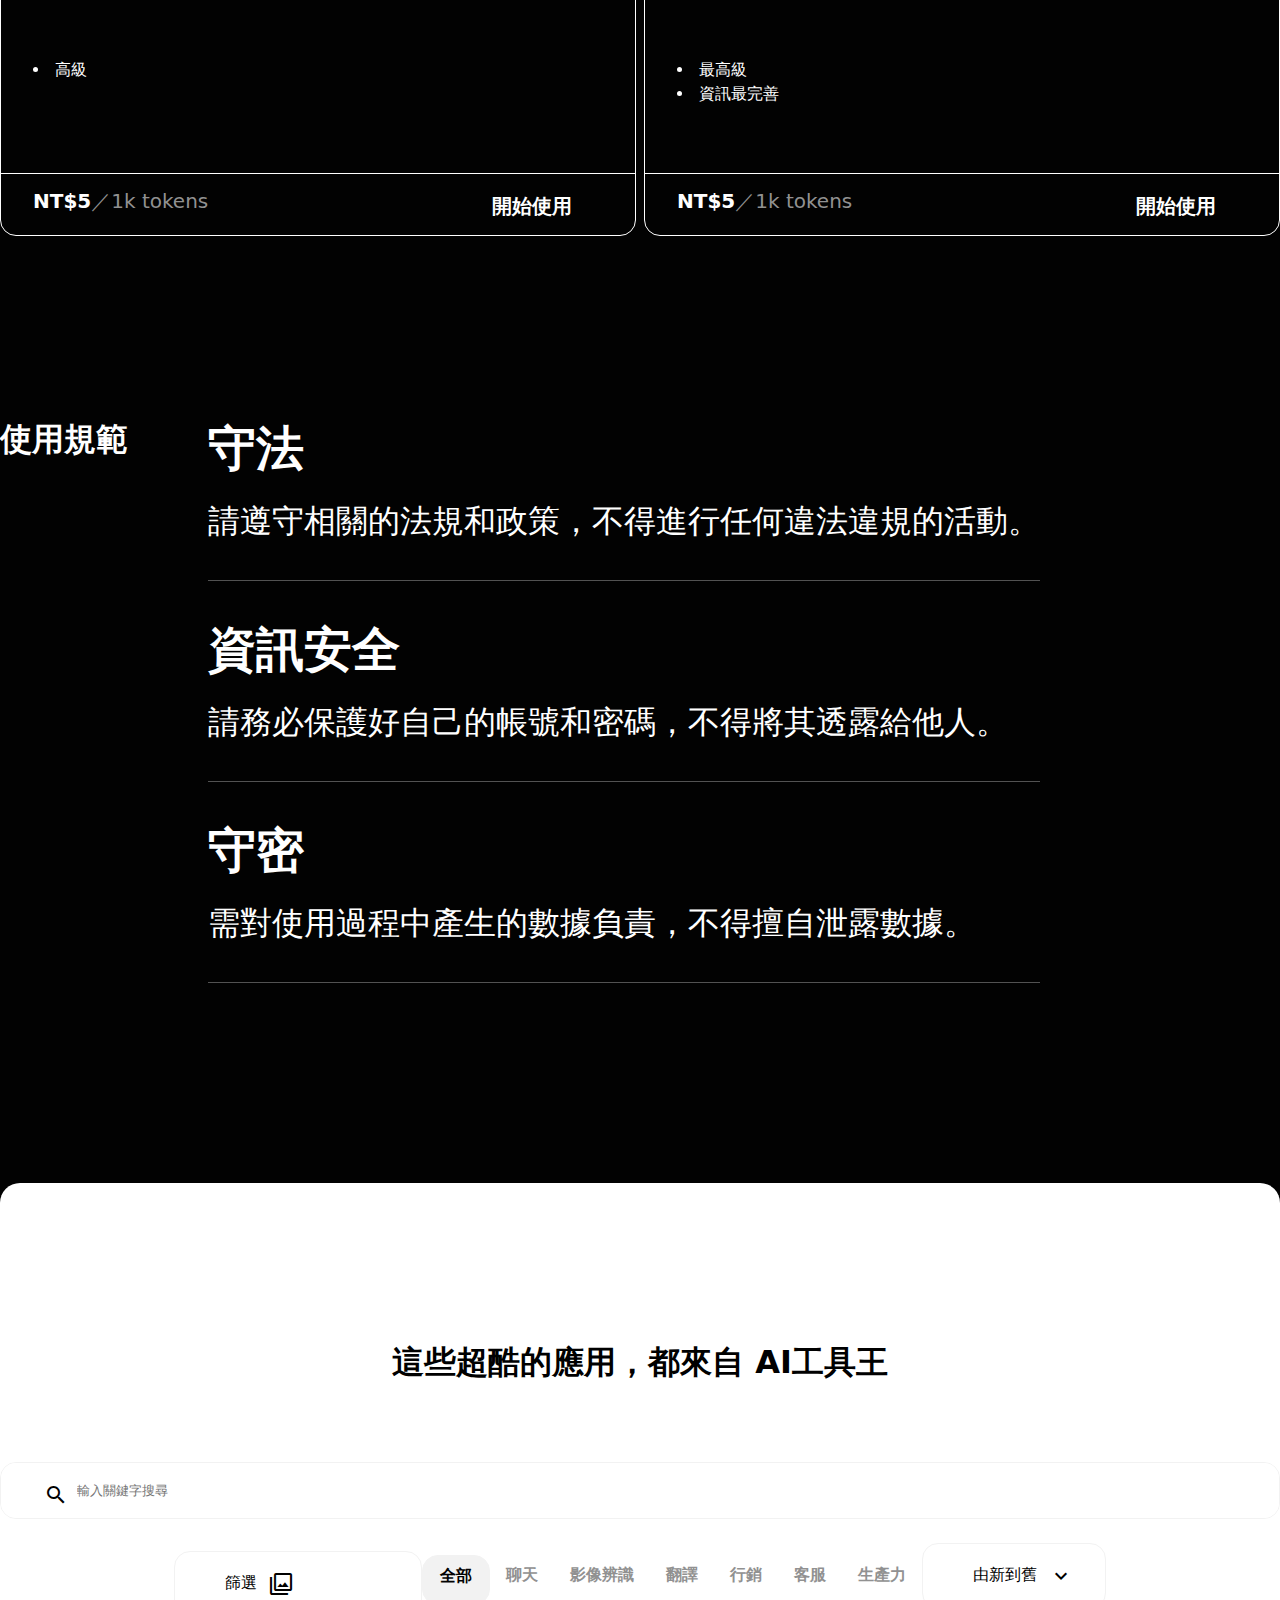
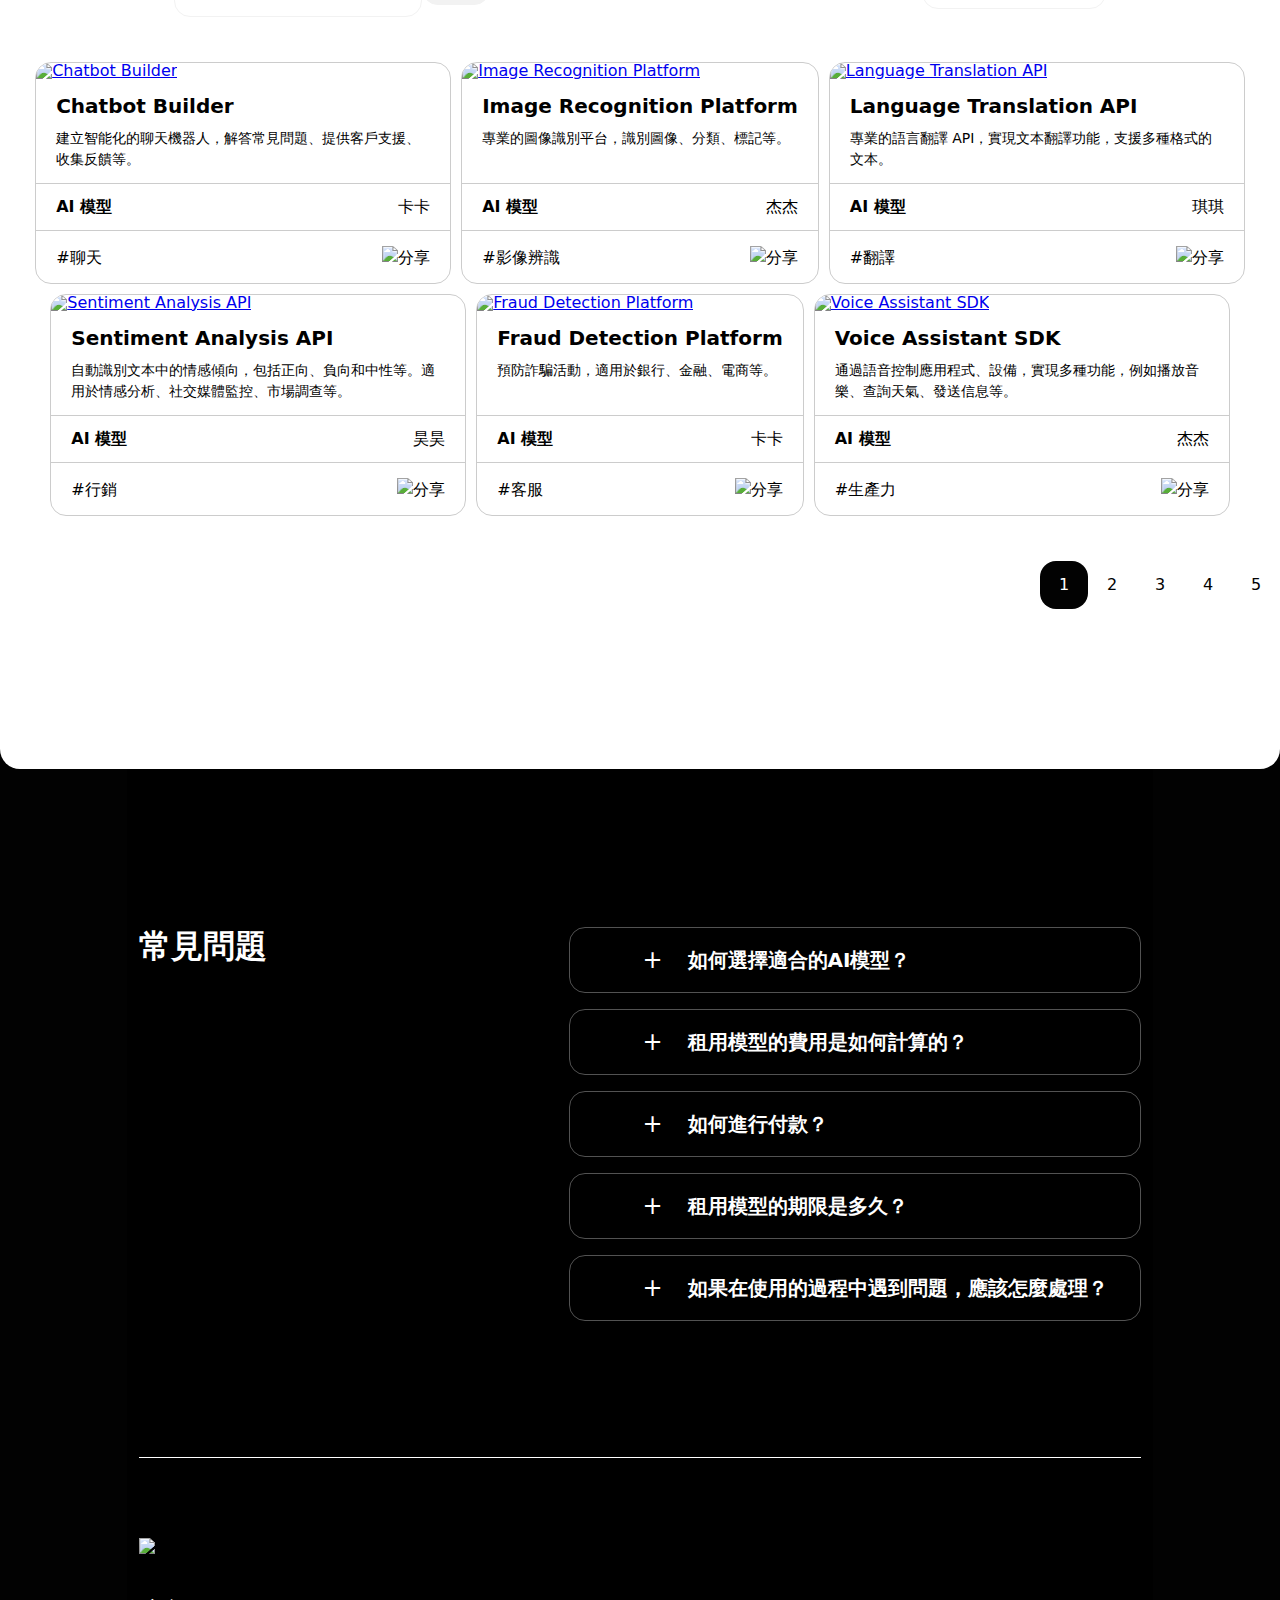
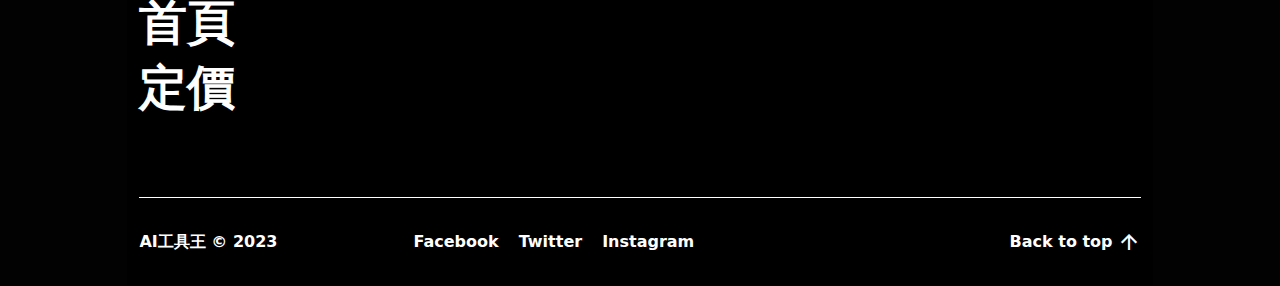
==== commit 4a0bef71: "version2" ====
--- a/price.html
+++ b/price.html
@@ -177,44 +177,111 @@
                 </div>  
             </div>
         </div>
+
+
         <div class="tool-header">
+
             <div class="tool-header-wrap">
+
                 <h1>這些超酷的應用，都來自 AI工具王</h1>
                 <div class="search">
                     <input type="text" placeholder="輸入關鍵字搜尋" />
                     <span class="material-icons search-icon">search</span>
                 </div>
+
                 <div class="tool-nav">
-                    <div class="filter">
-                        <a href="#">篩選</a><span
-                            class="material-icons filter_alt">
-                            filter_alt
+                    <div class="filter2 mt-8">
+                        <div class="dropdown">
+                          <button type="button" class="dropdown-btn2 fs-normal">
+                            <span class="dropdown-btnText2">篩選</span>
+                            <span class="material-icons fs-normal ml-12">
+                              filter_alt
+                            </span>
+                          </button>
+                          <ul class="dropdown-menu2">
+                            <li class="mb-8"><h6>AI 模型</h6></li>
+                            <li class="mb-8">
+                              <a href="#">所有模型</a>
+                            </li>
+                            <li class="mb-8">
+                              <a href="#">卡卡</a>
+                            </li>
+                            <li class="mb-8">
+                              <a href="#">杰杰</a>
+                            </li>
+                            <li class="mb-8">
+                              <a href="#">琪琪</a>
+                            </li>
+                            <li class="mb-8">
+                              <a href="#">昊昊</a>
+                            </li>
+              
+                            <li class="mb-8"><h6>類型</h6></li>
+                            <li class="mb-8">
+                              <a href="#">所有類型</a>
+                            </li>
+                            <li class="mb-8">
+                              <a href="#">篩選項目 1</a>
+                            </li>
+                            <li class="mb-8">
+                              <a href="#">篩選項目 2</a>
+                            </li>
+                            <li class="mb-8">
+                              <a href="#">篩選項目 3</a>
+                            </li>
+                            <li class="mb-8">
+                              <a href="#">篩選項目 4</a>
+                            </li>
+                            <li class="mb-8">
+                              <a href="#">篩選項目 5</a>
+                            </li>
+                            <li class="mb-8">
+                              <a href="#">篩選項目 6</a>
+                            </li>
+                          </ul>
+                        </div>
+                      </div>
+
+
+                    <ul class="menu">
+                        <li class="active"><a href="#" class="active" data-id="0">全部</a></li>
+                        <li data-id="1"><a href="#">聊天</a></li>
+                        <li data-id="2"
+                         ><a href="#">影像辨識</a></li>
+                        <li data-id="3"><a href="#">翻譯</a></li>
+                        <li data-id="4"><a href="#">行銷</a></li>
+                        <li data-id="5"><a href="#">客服</a></li>
+                        <li data-id="6"><a href="#">生產力</a></li>
+                    </ul>
+
+
+                    <div class="dropdown">
+                        <button type="button" class="dropdown-btn fs-normal">
+                        <span class="dropdown-btnText">由新到舊</span>
+                        <span class="material-icons fs-normal ml-12">
+                            expand_more
                         </span>
-                    </div>
-                    <ul class="menu">
-                        <li class="active"><a href="#" class="active">全部</a></li>
-                        <li><a href="#">聊天</a></li>
-                        <li><a href="#">影像辨識</a></li>
-                        <li><a href="#">翻譯</a></li>
-                        <li><a href="#">行銷</a></li>
-                        <li><a href="#">客服</a></li>
-                        <li><a href="#">生產力</a></li>
-                    </ul>
-                    <div class="select-order">
-                        <select name="order" id="order">
-                            <option value="由新到舊">由新到舊</option>
-                            <option value="由舊到新">由舊到新</option>
-                        </select>
-                    </div>
+                        </button>
+                        <ul class="dropdown-menu">
+                        <li class="mb-8">
+                            <a href="#" class="new-to-old">由新到舊</a>
+                        </li>
+                        <li>
+                            <a href="#" class="old-to-new">由舊到新</a>
+                        </li>
+                        </ul>
+                    </div>
+
                 </div>
                 <div class="tool-wrap">
                     <ul class="tool-list">
-                        <li class="tool-cards">
+                        <li class="tool-cards" data-id="1">
                             <a href="#"><img
                                     class="tool"
                                     src="https://github.com/hexschool/2022-web-layout-training/blob/main/2023web-camp/tool1.png?raw=true"
                                     alt="Chatbot Builder" />
                             </a>
+
                             <div class="tool-content">
                                 <h3 class="tool-name">Chatbot Builder
                                 </h3>
@@ -227,6 +294,7 @@
                                 <h3 class="model-name">AI 模型</h3>
                                 <span class="model-txt">卡卡 </span>
                             </div>
+
                             <div class="tool-group">
                                 <h3 class="group-name">#聊天</h3>
                                 <a href="#" target="_blank"><img
@@ -235,7 +303,8 @@
                                         alt="分享" /></a>
                             </div>
                         </li>
-                        <li class="tool-cards">
+
+                        <li class="tool-cards" data-id="2">
                             <a href="#"><img
                                     src="https://github.com/hexschool/2022-web-layout-training/blob/main/2023web-camp/tool2.png?raw=true"
                                     alt="Image Recognition Platform"
@@ -259,7 +328,7 @@
                                         alt="分享" /></a>
                             </div>
                         </li>
-                        <li class="tool-cards">
+                        <li class="tool-cards" data-id="3">
                             <a href="#"><img
                                     class="tool"
                                     src="https://github.com/hexschool/2022-web-layout-training/blob/main/2023web-camp/tool3.png?raw=true"
@@ -282,7 +351,7 @@
                                         alt="分享" /></a>
                             </div>
                         </li>
-                        <li class="tool-cards">
+                        <li class="tool-cards" data-id="4">
                             <a href="#"><img
                                     class="tool"
                                     src="https://github.com/hexschool/2022-web-layout-training/blob/main/2023web-camp/tool4.png?raw=true"
@@ -305,7 +374,7 @@
                                         alt="分享" /></a>
                             </div>
                         </li>
-                        <li class="tool-cards">
+                        <li class="tool-cards" data-id="5">
                             <a href="#"><img
                                     class="tool"
                                     src="https://github.com/hexschool/2022-web-layout-training/blob/main/2023web-camp/tool5.png?raw=true"
@@ -327,7 +396,7 @@
                                 </a>
                             </div>
                         </li>
-                        <li class="tool-cards">
+                        <li class="tool-cards" data-id="6">
                             <a href="#"><img
                                     class="tool"
                                     src="https://github.com/hexschool/2022-web-layout-training/blob/main/2023web-camp/tool6.png?raw=true"
@@ -353,6 +422,9 @@
                             </div>
                         </li>
                     </ul>
+
+                    <ul class="tool-list-filter"></ul>
+
                 </div>
                 <div class="pages">
                     <ul class="page">
@@ -435,7 +507,7 @@
             </div>
         </div>
     </div>
-
+    <script src="https://cdnjs.cloudflare.com/ajax/libs/jquery/3.7.0/jquery.min.js"></script>
     <script src="js/price.js"></script>
 </body>
 </html>
--- a/css/price.css
+++ b/css/price.css
@@ -484,13 +484,14 @@
     position: absolute;
 }
 
+
 .tool-nav {
+    max-width: 100%;
     margin-top: 24px;
     margin-bottom: 40px;
     display: flex;
     justify-content: space-between;
-    position: relative;
-    overflow-x: auto;
+    /* position: relative; */
 }
 
 .tool-nav .filter {
@@ -498,6 +499,7 @@
     border: 1px solid #F2F2F2;
     border-radius: 16px;
     align-items: center;
+    position: relative;
 }
 
 .tool-nav .filter a {
@@ -513,7 +515,7 @@
     width: 10px;
     height: 10px;
     top: 18px;
-    margin-left: 14.69px;
+    left: 80px;
     flex-grow: 0;
     position: absolute;
 }
@@ -525,6 +527,7 @@
 }
 
 .tool-nav .menu li {
+    width: fit-content;
     padding: 8px 16px;
     gap: 10px;
 }
@@ -549,12 +552,9 @@
 }
 
 .select-order {
-
-    /* padding: 20px 60px 20px 40px; */
+    padding: 20px 60px 20px 40px;
     border: 1px solid #F2F2F2;
     border-radius: 16px;
-    display: flex;
-    flex-direction: column;
     align-items: center;
 }
 
@@ -562,13 +562,10 @@
     font-size: 16px;
     line-height: 24px;
     font-weight: 400;
-    width: 100%;
-    height: 100%;
     color: #020202;
-    background: #ffffff;
-    text-align: center;
     border: none;
 }
+
 
 .tool-wrap {
     max-width: 1920px;
@@ -581,6 +578,102 @@
     display: flex;
     flex-wrap: wrap;
     justify-content: center;
+}
+
+.tool-list-filter {
+    display: flex;
+    flex-wrap: wrap;
+    justify-content: center;
+    display: none;
+}
+
+.fs-normal {
+    font-size: 16px;
+}
+
+.mb-8 {
+    margin-bottom: 8px;
+}
+
+.mb-8 a {
+    text-decoration: none;
+    display: block;
+    color: inherit;
+}
+
+.ml-12 {
+    margin-left: 12px;
+}
+
+.mt-8 {
+    margin-top: 8px;
+}
+
+
+
+filter,
+.filter2 {
+    display: flex;
+    justify-content: flex-end;
+}
+
+.dropdown {
+    position: relative;
+}
+
+.dropdown-btn,
+.dropdown-btn2 {
+    display: flex;
+    align-items: center;
+    background-color: #ffffff;
+    border: 1px solid #F2F2F2;
+    padding-top: 20px;
+    padding-left: 50px;
+    padding-right: 32px;
+    padding-bottom: 20px;
+    border-radius: 16px;
+}
+
+.dropdown-btn:hover,
+.dropdown-btn2:hover {
+    border-color: #000000;
+}
+
+.dropdown-menu,
+.dropdown-menu2 {
+    position: absolute;
+    display: none;
+    margin-top: 4px;
+    box-shadow: 1px 1px 3px #ccc;
+    padding: 30px 0;
+    border-radius: 16px;
+    list-style-type: none;
+    left: 30px;
+    background: #ffffff;
+}
+
+.dropdown-menu2 li h6 {
+    font-size: 16px;
+    font-weight: 900;
+    padding: 4px 20px;
+    margin-bottom: 0;
+}
+
+.dropdown-menu li a,
+.dropdown-menu2 li a {
+    display: block;
+    padding: 4px 20px;
+    text-decoration: none;
+}
+
+.dropdown-menu a:hover,
+.dropdown-menu2 a:hover {
+    background: #ccc;
+}
+
+.dropdown-menu.show,
+.dropdown-menu2.show {
+    display: block;
 }
 
 .tool-cards {
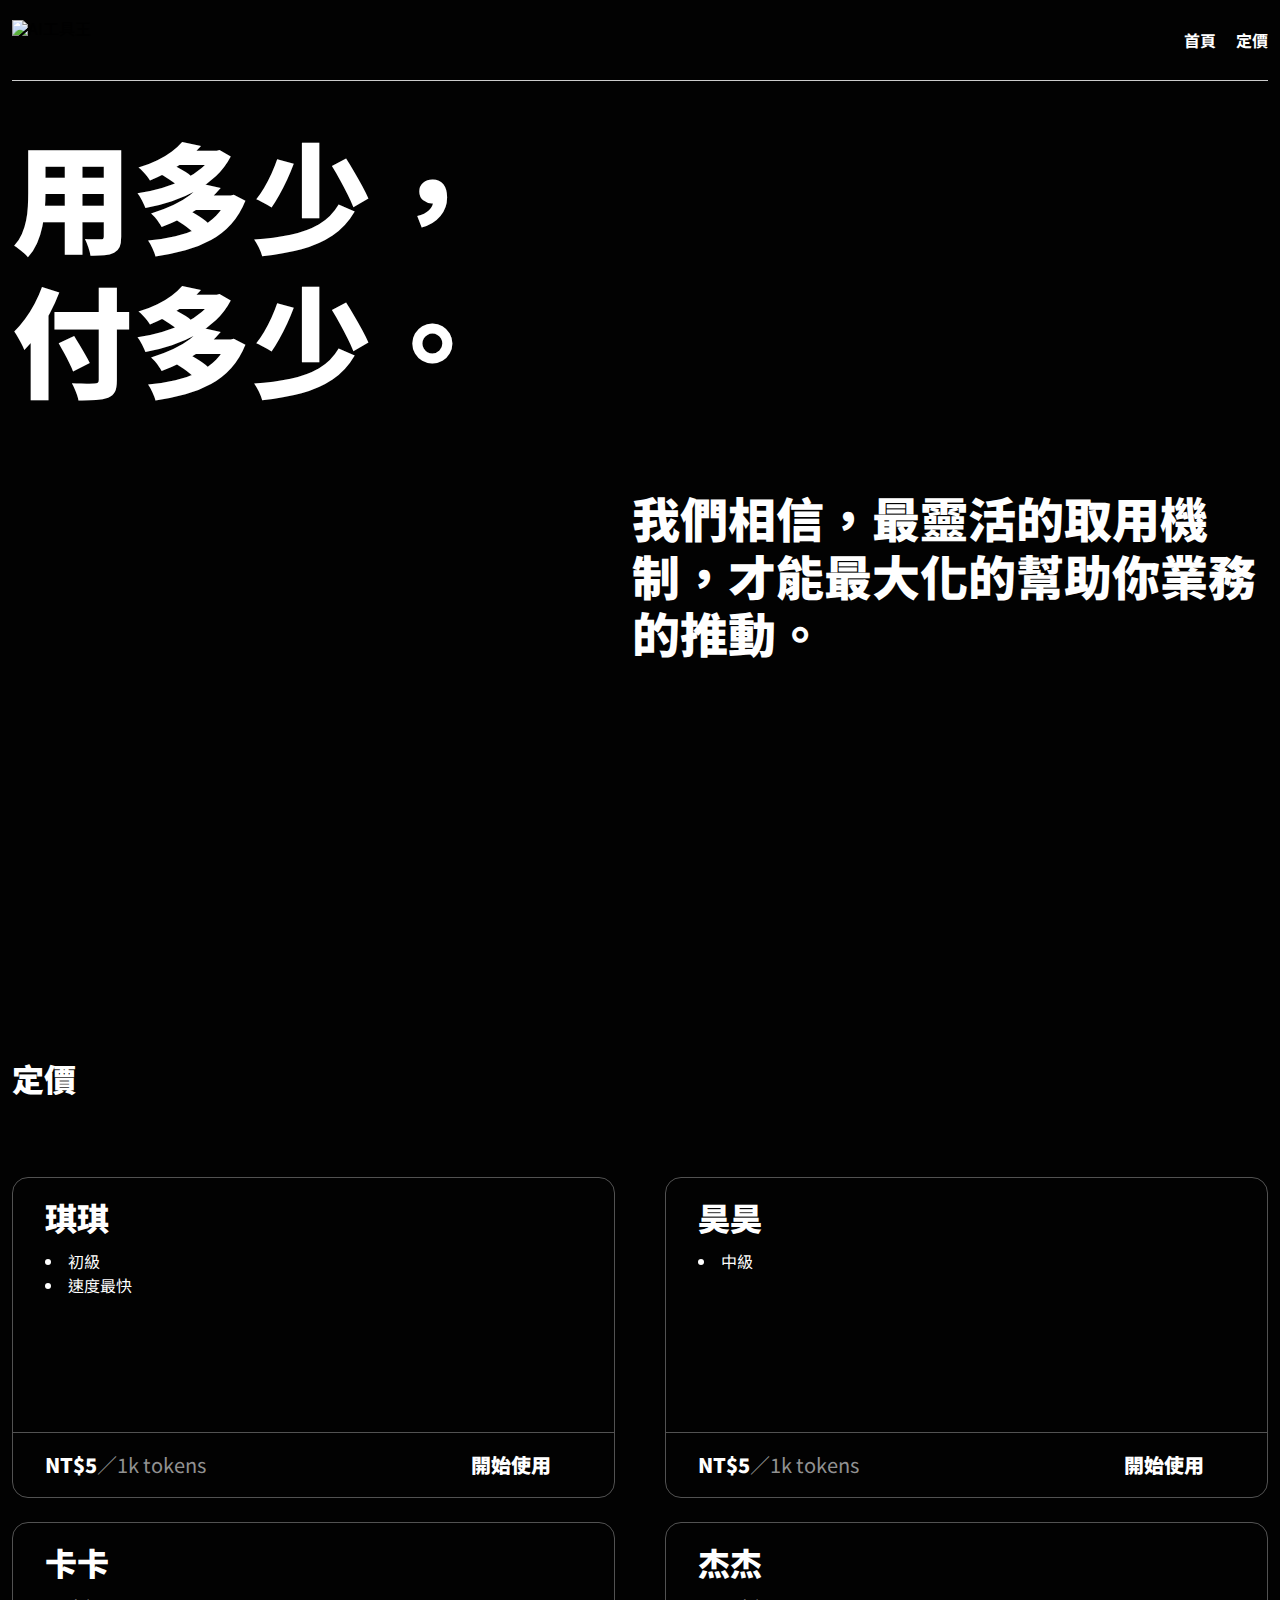
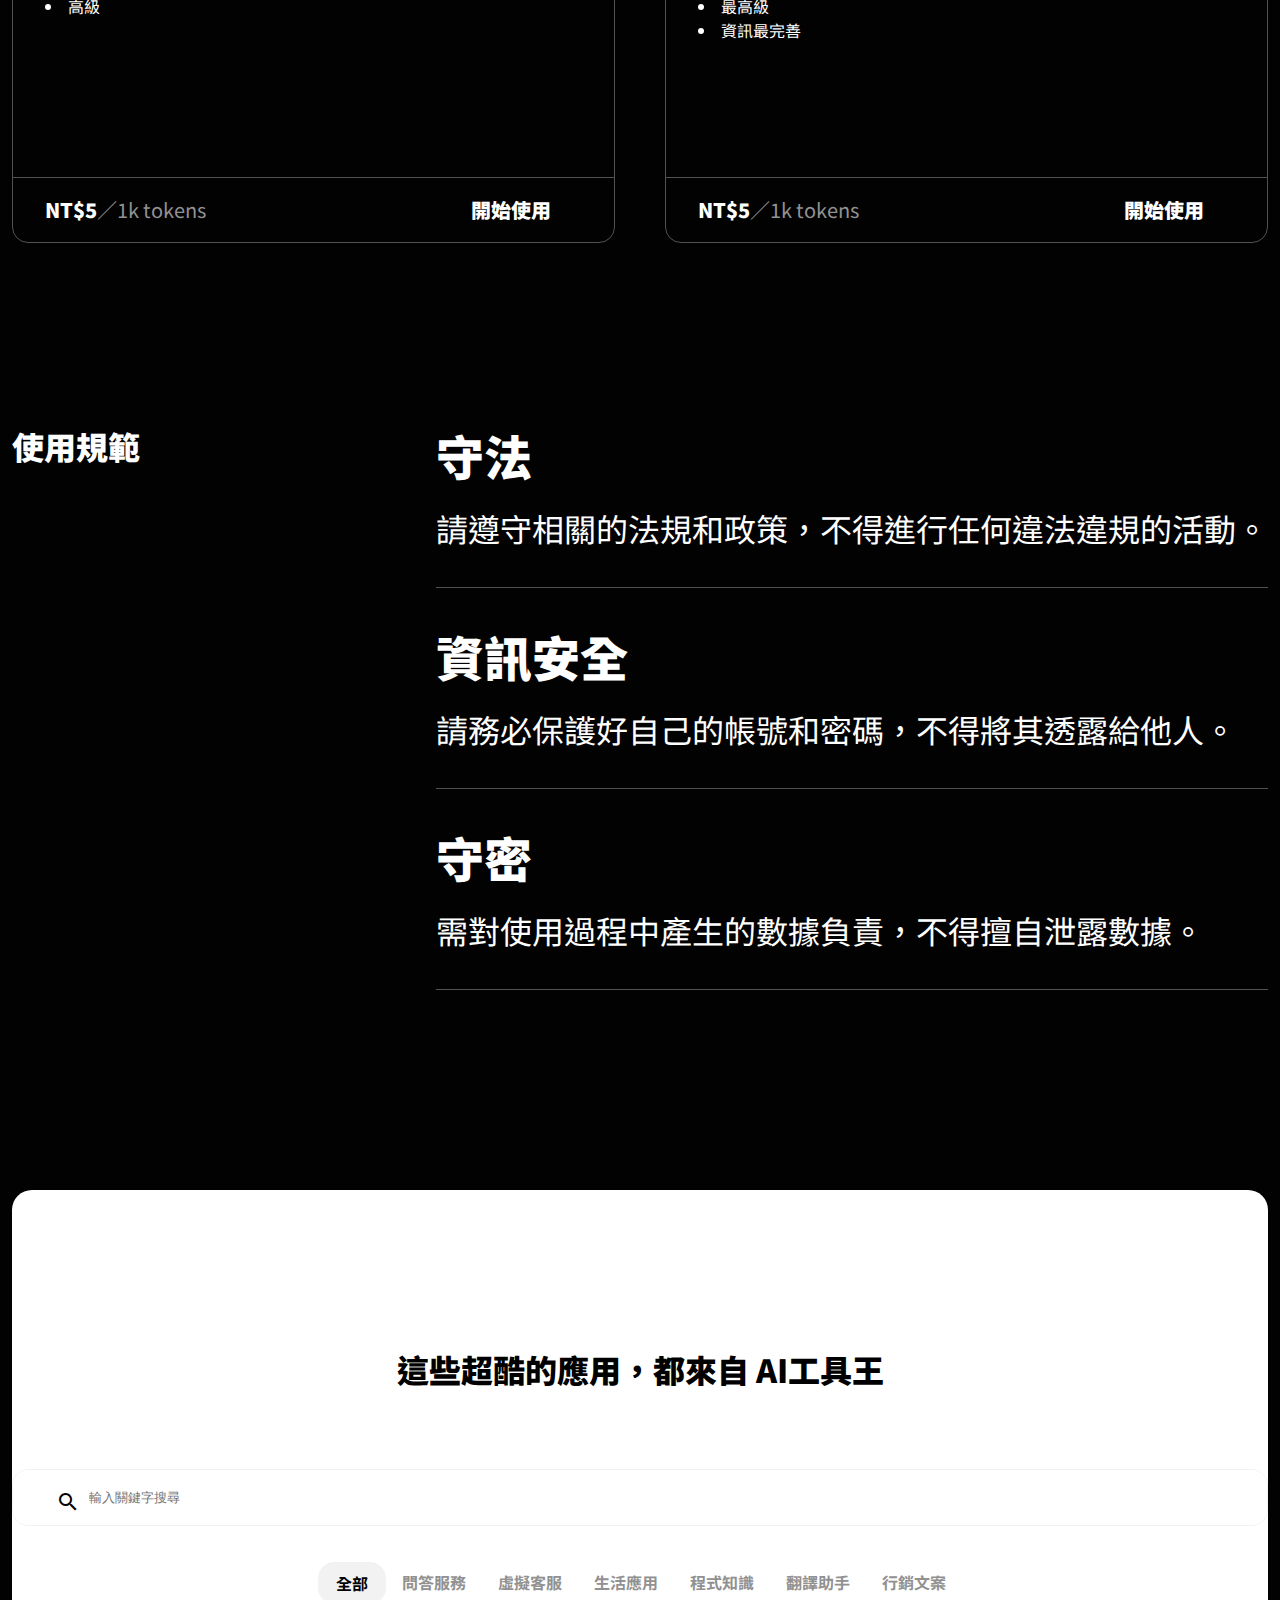
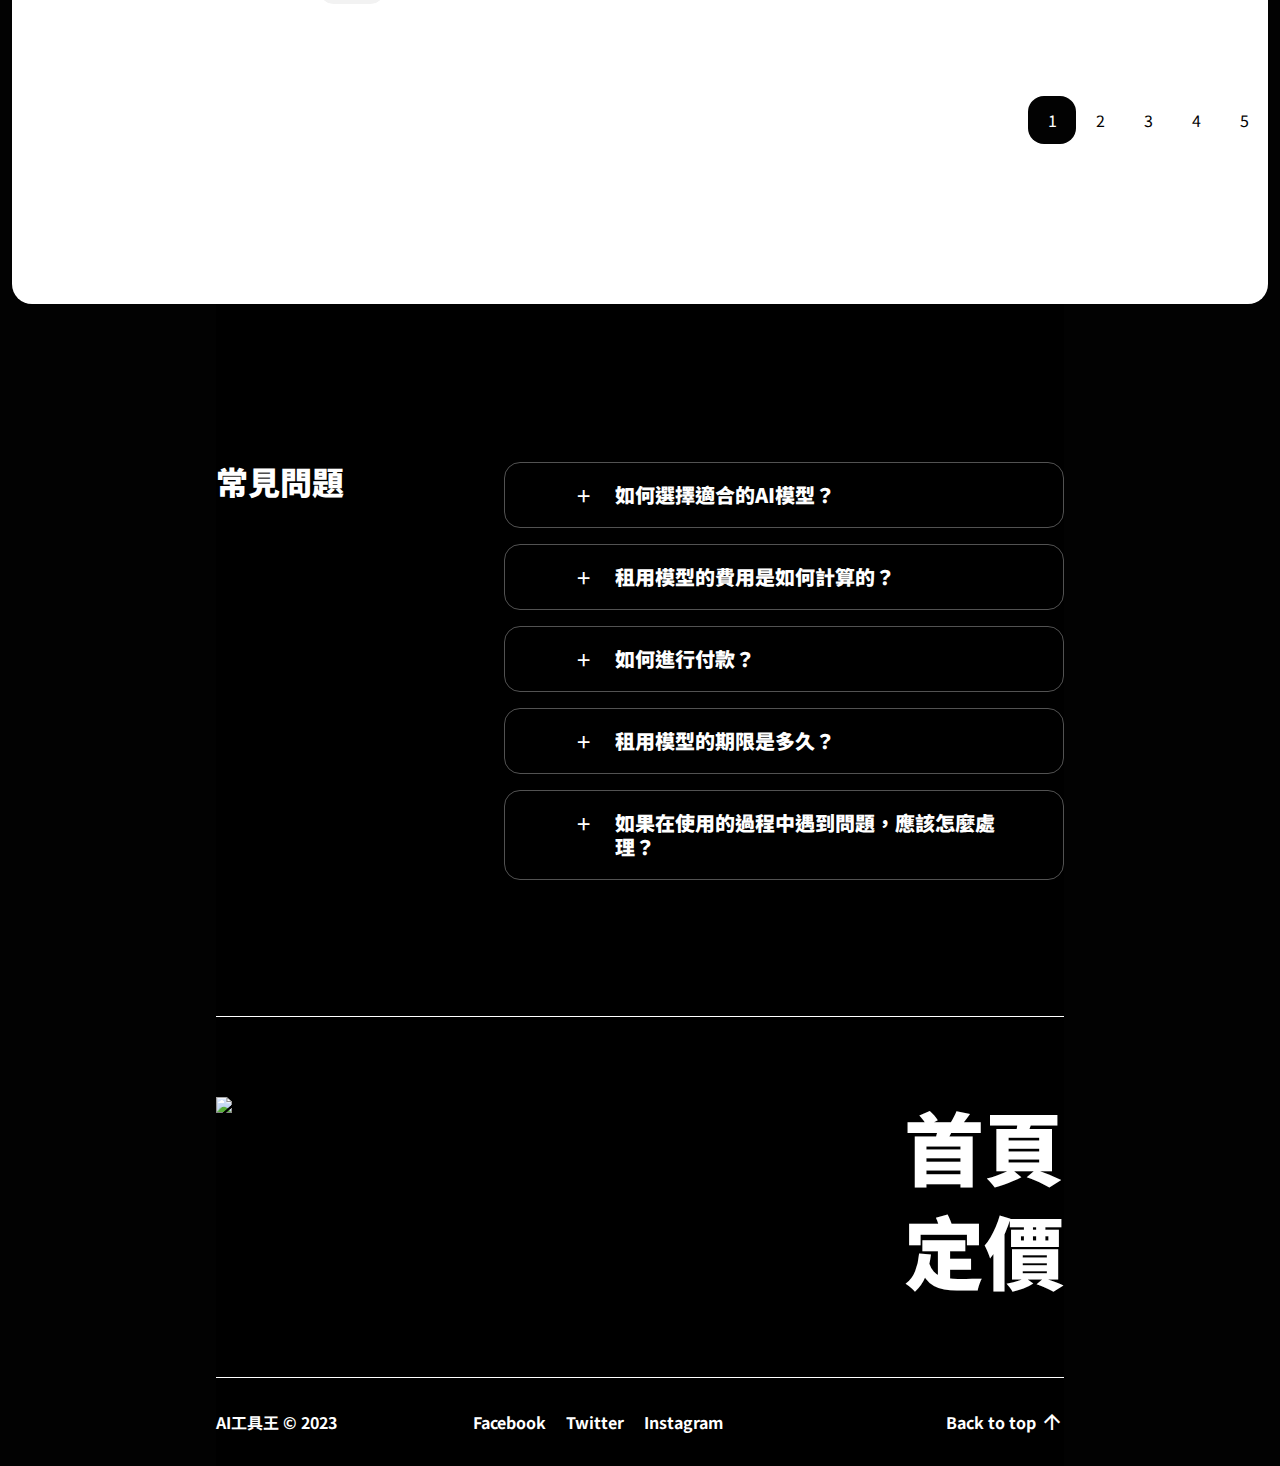
==== commit e537fb70: "version4" ====
--- a/price.html
+++ b/price.html
@@ -9,6 +9,10 @@
     <link
         rel="stylesheet"
         href="https://fonts.googleapis.com/icon?family=Material+Icons" />
+
+    <link
+    href="https://fonts.googleapis.com/css2?family=Noto+Sans+TC:wght@400;700;900&display=swap"
+    rel="stylesheet"/> 
 </head>
 <body>
     <div class="container">
@@ -51,15 +55,16 @@
             </div>
 
             <div class="content">
-                <div class="title">
-                    <h1 class="title1">
+                <div class="title1">
+                    <h1>
                         用多少，<br />
                         付多少。<br />
                     </h1>
-                    <h3 class="title2">
+                </div>
+                <div class="title2">
+                    <h3>
                         我們相信，最靈活的取用機
-                        制，才能最大化的幫助你業務
-                        的推動。
+                        制，才能最大化的幫助你業務的推動。
                     </h3>
                 </div>
                 <div class="deco">
@@ -77,8 +82,8 @@
                 </div>
                 <div class="price">
                     <h5>定價</h5>
-                    <div class="teachers">
-                        <div class="teacher-card">
+                    <ul class="teachers">
+                        <li class="teacher-card">
                             <div class="name">
                                 <h5>琪琪</h5>
                                 <ul class="spec">
@@ -97,8 +102,8 @@
                                     </span>
                                 </div>
                             </div>
-                        </div>
-                        <div class="teacher-card">
+                        </li>
+                        <li class="teacher-card">
                             <div class="name">
                                 <h5>昊昊</h5>
                                 <ul class="spec">
@@ -116,8 +121,8 @@
                                     </span>
                                 </div>
                             </div>
-                        </div>
-                        <div class="teacher-card">
+                        </li>
+                        <li class="teacher-card">
                             <div class="name">
                                 <h5>卡卡</h5>
                                 <ul class="spec">
@@ -135,8 +140,8 @@
                                     </span>
                                 </div>
                             </div>
-                        </div>
-                        <div class="teacher-card">
+                        </li>
+                        <li class="teacher-card">
                             <div class="name">
                                 <h5>杰杰</h5>
                                 <ul class="spec">
@@ -155,25 +160,25 @@
                                     </span>
                                 </div>
                             </div>
-                        </div>
-                    </div>
+                        </li>
+                    </ul>
                 </div>
                 <div class="rules">
                     <h4>使用規範</h4>
-                    <div class="rule">
-                        <div class="rule-content">
+                    <ul class="rule">
+                        <li class="rule-content">
                             <h3>守法</h3>
                             <p>請遵守相關的法規和政策，不得進行任何違法違規的活動。</p>
-                        </div>
-                        <div class="rule-content">
+                        </li>
+                        <li class="rule-content">
                             <h3>資訊安全</h3>
                             <p>請務必保護好自己的帳號和密碼，不得將其透露給他人。</p>
-                        </div>
-                        <div class="rule-content">
+                        </li>
+                        <li class="rule-content">
                             <h3>守密</h3>
                             <p>需對使用過程中產生的數據負責，不得擅自泄露數據。</p>
-                        </div>
-                    </div>
+                        </li>
+                    </ul>
                 </div>  
             </div>
         </div>
@@ -183,9 +188,9 @@
 
             <div class="tool-header-wrap">
 
-                <h1>這些超酷的應用，都來自 AI工具王</h1>
+                <h2>這些超酷的應用，都來自 AI工具王</h2>
                 <div class="search">
-                    <input type="text" placeholder="輸入關鍵字搜尋" />
+                    <input type="search" placeholder="輸入關鍵字搜尋" />
                     <span class="material-icons search-icon">search</span>
                 </div>
 
@@ -241,19 +246,17 @@
                           </ul>
                         </div>
                       </div>
-
-
-                    <ul class="menu">
+                      
+                      <ul class="menu">
                         <li class="active"><a href="#" class="active" data-id="0">全部</a></li>
-                        <li data-id="1"><a href="#">聊天</a></li>
+                        <li data-id="1"><a href="#">問答服務</a></li>
                         <li data-id="2"
-                         ><a href="#">影像辨識</a></li>
-                        <li data-id="3"><a href="#">翻譯</a></li>
-                        <li data-id="4"><a href="#">行銷</a></li>
-                        <li data-id="5"><a href="#">客服</a></li>
-                        <li data-id="6"><a href="#">生產力</a></li>
-                    </ul>
-
+                         ><a href="#">虛擬客服</a></li>
+                        <li data-id="3"><a href="#">生活應用</a></li>
+                        <li data-id="4"><a href="#">程式知識</a></li>
+                        <li data-id="5"><a href="#">翻譯助手</a></li>
+                        <li data-id="6"><a href="#">行銷文案</a></li>
+                    </ul>
 
                     <div class="dropdown">
                         <button type="button" class="dropdown-btn fs-normal">
@@ -273,159 +276,11 @@
                     </div>
 
                 </div>
-                <div class="tool-wrap">
-                    <ul class="tool-list">
-                        <li class="tool-cards" data-id="1">
-                            <a href="#"><img
-                                    class="tool"
-                                    src="https://github.com/hexschool/2022-web-layout-training/blob/main/2023web-camp/tool1.png?raw=true"
-                                    alt="Chatbot Builder" />
-                            </a>
-
-                            <div class="tool-content">
-                                <h3 class="tool-name">Chatbot Builder
-                                </h3>
-                                <p class="tool-text">
-                                    建立智能化的聊天機器人，解答常見問題、提供客戶支援、收集反饋等。
-                                </p>
-                            </div>
-
-                            <div class="model">
-                                <h3 class="model-name">AI 模型</h3>
-                                <span class="model-txt">卡卡 </span>
-                            </div>
-
-                            <div class="tool-group">
-                                <h3 class="group-name">#聊天</h3>
-                                <a href="#" target="_blank"><img
-                                        class="share"
-                                        src="https://raw.githubusercontent.com/hexschool/2022-web-layout-training/main/2023web-camp/icons/share.png"
-                                        alt="分享" /></a>
-                            </div>
-                        </li>
-
-                        <li class="tool-cards" data-id="2">
-                            <a href="#"><img
-                                    src="https://github.com/hexschool/2022-web-layout-training/blob/main/2023web-camp/tool2.png?raw=true"
-                                    alt="Image Recognition Platform"
-                                    class="tool" />
-                                </a>
-                            <div class="tool-content">
-                                <h3 class="tool-name">Image Recognition Platform</h3>
-                                <p class="tool-text">
-                                    專業的圖像識別平台，識別圖像、分類、標記等。
-                                </p>
-                            </div>
-                            <div class="model">
-                                <h3 class="model-name">AI 模型</h3>
-                                <span>杰杰</span>
-                            </div>
-                            <div class="tool-group">
-                                <h3 class="group-name">#影像辨識</h3>
-                                <a href="#" target="_blank"><img
-                                        class="share"
-                                        src="https://raw.githubusercontent.com/hexschool/2022-web-layout-training/main/2023web-camp/icons/share.png"
-                                        alt="分享" /></a>
-                            </div>
-                        </li>
-                        <li class="tool-cards" data-id="3">
-                            <a href="#"><img
-                                    class="tool"
-                                    src="https://github.com/hexschool/2022-web-layout-training/blob/main/2023web-camp/tool3.png?raw=true"
-                                    alt="Language Translation API" /></a>
-                            <div class="tool-content">
-                                <h3 class="tool-name">Language Translation API</h3>
-                                <p class="tool-text">
-                                    專業的語言翻譯 API，實現文本翻譯功能，支援多種格式的文本。
-                                </p>
-                            </div>
-                            <div class="model">
-                                <h4 class="model-name">AI 模型</h4>
-                                <span>琪琪</span>
-                            </div>
-                            <div class="tool-group">
-                                <span class="group-name">#翻譯</span>
-                                <a href="#" target="_blank"><img
-                                        class="share"
-                                        src="https://raw.githubusercontent.com/hexschool/2022-web-layout-training/main/2023web-camp/icons/share.png"
-                                        alt="分享" /></a>
-                            </div>
-                        </li>
-                        <li class="tool-cards" data-id="4">
-                            <a href="#"><img
-                                    class="tool"
-                                    src="https://github.com/hexschool/2022-web-layout-training/blob/main/2023web-camp/tool4.png?raw=true"
-                                    alt="Sentiment Analysis API" /></a>
-                            <div class="tool-content">
-                                <h3 class="tool-name">Sentiment Analysis API</h3>
-                                <p class="tool-text">
-                                    自動識別文本中的情感傾向，包括正向、負向和中性等。適用於情感分析、社交媒體監控、市場調查等。
-                                </p>
-                            </div>
-                            <div class="model">
-                                <h3 class="model-name">AI 模型</h3>
-                                <span>昊昊</span>
-                            </div>
-                            <div class="tool-group">
-                                <h3 class="group-name">#行銷</h3>
-                                <a href="#" target="_blank"><img
-                                        class="share"
-                                        src="https://raw.githubusercontent.com/hexschool/2022-web-layout-training/main/2023web-camp/icons/share.png"
-                                        alt="分享" /></a>
-                            </div>
-                        </li>
-                        <li class="tool-cards" data-id="5">
-                            <a href="#"><img
-                                    class="tool"
-                                    src="https://github.com/hexschool/2022-web-layout-training/blob/main/2023web-camp/tool5.png?raw=true"
-                                    alt="Fraud Detection Platform" /></a>
-                            <div class="tool-content">
-                                <h3 class="tool-name">Fraud Detection Platform</h3>
-                                <p class="tool-text">預防詐騙活動，適用於銀行、金融、電商等。</p>
-                            </div>
-                            <div class="model">
-                                <h3 class="model-name">AI 模型</h3>
-                                <span>卡卡</span>
-                            </div>
-                            <div class="tool-group">
-                                <h3 class="group-name">#客服</h3>
-                                <a href="#" target="_blank"><img
-                                        class="share"
-                                        src="https://raw.githubusercontent.com/hexschool/2022-web-layout-training/main/2023web-camp/icons/share.png"
-                                        alt="分享" />
-                                </a>
-                            </div>
-                        </li>
-                        <li class="tool-cards" data-id="6">
-                            <a href="#"><img
-                                    class="tool"
-                                    src="https://github.com/hexschool/2022-web-layout-training/blob/main/2023web-camp/tool6.png?raw=true"
-                                    alt="Voice Assistant SDK" />
-                            </a>
-                            <div class="tool-content">
-                                <h3 class="tool-name">Voice Assistant SDK</h3>
-                                <p class="tool-text">
-                                    通過語音控制應用程式、設備，實現多種功能，例如播放音樂、查詢天氣、發送信息等。
-                                </p>
-                            </div>
-                            <div class="model">
-                                <h3 class="model-name">AI 模型</h3>
-                                <span>杰杰</span>
-                            </div>
-                            <div class="tool-group">
-                                <h3 class="group-name">#生產力</h3>
-                                <a href="#" target="_blank"><img
-                                        class="share"
-                                        src="https://raw.githubusercontent.com/hexschool/2022-web-layout-training/main/2023web-camp/icons/share.png"
-                                        alt="分享" />
-                                </a>
-                            </div>
-                        </li>
-                    </ul>
+                    <ul class="tool-list"></ul>
 
                     <ul class="tool-list-filter"></ul>
 
-                </div>
+             
                 <div class="pages">
                     <ul class="page">
                         <li class="active"><a href="#" class="active">1</a></li>
@@ -475,14 +330,14 @@
                 </div>
             </div>
             <div class="footer-content">
-                <div class="footer-title">
-                    <div class="footer-title1">
-                        首頁
-                    </div>
-                    <div class="footer-title2">
-                        定價
-                    </div>
-                </div>
+                <ul class="footer-title">
+                    <li class="footer-title1">
+                        <a>首頁</a>
+                    </li>
+                    <li class="footer-title2">
+                        <a>定價</a>
+                    </li>
+                </ul>
                 <div class="footer_image">
                     <img
                         class="footer_logo"
@@ -508,6 +363,7 @@
         </div>
     </div>
     <script src="https://cdnjs.cloudflare.com/ajax/libs/jquery/3.7.0/jquery.min.js"></script>
+    <script src="https://cdnjs.cloudflare.com/ajax/libs/axios/1.4.0/axios.min.js"></script>
     <script src="js/price.js"></script>
 </body>
 </html>
--- a/css/price.css
+++ b/css/price.css
@@ -141,19 +141,19 @@
 }
 
 body {
-    font-family: system-ui, -apple-system, "Segoe UI", Roboto, "Helvetica Neue", Arial, "Noto Sans", "Liberation Sans", sans-serif, "Apple Color Emoji", "Segoe UI Emoji", "Segoe UI Symbol", "Noto Color Emoji";
+    font-family: "Noto Sans TC", system-ui, -apple-system, "Segoe UI", Roboto, "Helvetica Neue", Arial, "Noto Sans", "Liberation Sans", sans-serif, "Apple Color Emoji", "Segoe UI Emoji", "Segoe UI Symbol", "Noto Color Emoji";
     position: relative;
-    height: 20%;
+    background: #020202;
 }
 
 .container {
     max-width: 1920px;
-    height: auto;
-    background: #020202;
+    /*     height: auto; */
     display: flex;
     flex-direction: column;
     align-items: center;
     margin: 0 auto;
+    padding: 0 12px;
 }
 
 .header-wrap {
@@ -162,7 +162,7 @@
 }
 
 .header {
-    height: 80px;
+    padding: 20px 0;
     display: flex;
     justify-content: space-between;
     align-items: center;
@@ -196,32 +196,34 @@
 }
 
 .content {
-    display: flex;
+    margin-top: 40px;
+    /* display: flex; */
     flex-direction: column;
-}
-
-.content .title {
-    margin-top: 40px;
-    display: flex;
-    flex-direction: column;
-    padding-left: 12px;
-    padding-right: 12px;
-}
-
-.content .title .title1 {
+    /*     padding-left: 12px;
+    padding-right: 12px; */
+}
+
+.content .title1 h1 {
     font-size: 120px;
     line-height: 144px;
     font-weight: 900;
     color: #ffffff;
 }
 
-.content .title .title2 {
+.content .title2 {
+    margin-top: 80px;
+    display: flex;
+    justify-content: end;
+}
+
+.content .title2 h3 {
+    max-width: 636px;
     font-size: 48px;
     line-height: 57.6px;
     font-weight: 900;
-    padding-left: 660px;
-    margin-top: 80px;
-    color: #ffffff;
+    /* padding-left: 660px; */
+    color: #ffffff;
+
 }
 
 .content .deco {
@@ -307,15 +309,20 @@
 }
 
 .teacher-card {
-    max-width: 636px;
-    height: 318px;
-    border: 1px solid #ffffff;
+    width: 48%;
+    /* height: 318px; */
+    border: 1px solid #525252;
     border-radius: 16px;
     margin-bottom: 24px;
+    transition: all 0.3s;
+}
+
+.teacher-card:hover {
+    border: 1px solid #ffffff;
 }
 
 .teacher-card .name {
-    width: 636px;
+    width: 48%;
     height: 254px;
     color: #ffffff;
     padding: 20px 32px;
@@ -325,6 +332,7 @@
     color: #ffffff;
     font-size: 32px;
     line-height: 38.4px;
+    margin-bottom: 0;
 }
 
 .teacher-card .name .spec {
@@ -341,10 +349,10 @@
 }
 
 .teacher-card .lesson-fees {
-    height: 54px;
+    /* height: 54px; */
     display: flex;
     justify-content: space-between;
-    border-top: 1px solid #ffffff;
+    border-top: 1px solid #525252;
     padding: 20px 32px;
 }
 
@@ -387,11 +395,11 @@
     color: #ffffff;
 }
 
-
 .rules {
     width: 100%;
     height: auto;
     display: flex;
+    justify-content: space-between;
     /* margin-top: 160px; */
     margin-bottom: 160px;
 }
@@ -401,18 +409,18 @@
     font-weight: 900;
     line-height: 38.4px;
     color: #ffffff;
-    margin-right: 312px;
+    /* margin-right: 312px; */
     margin-bottom: 48px;
 }
 
-.rules .rule {
+/* .rules .rule {
     display: flex;
     flex-direction: column;
-}
+} */
 
 .rules .rule .rule-content {
-    display: flex;
-    flex-direction: column;
+    /* display: flex;
+    flex-direction: column; */
     margin-bottom: 40px;
     border-bottom: 1px solid #525252;
 }
@@ -438,15 +446,19 @@
     height: auto;
     display: flex;
     justify-content: center;
+    align-items: center;
     border-radius: 160px;
     background: #ffffff;
 }
 
 .tool-header-wrap {
     max-width: 1296px;
-}
-
-.tool-header-wrap h1 {
+    display: flex;
+    flex-direction: column;
+    align-items: center;
+}
+
+.tool-header-wrap h2 {
     font-size: 80px;
     line-height: 96px;
     font-weight: 900;
@@ -455,24 +467,24 @@
 }
 
 .search {
+    width: 100%;
     position: relative;
     margin-top: 80px;
     background: #F2F2F2;
     border: 1px solid #F2F2F2;
     border-radius: 16px;
     overflow: hidden;
-    background: pink;
-}
-
-
-.search input[type="text"] {
+}
+
+.search input[type="search"] {
     width: 100%;
     padding: 20px 0px 20px 76px;
-    gap: 12px;
+    /* gap: 12px; */
     border: none;
 }
 
-.search input[type="text"]:focus {
+.search input[type="search"]:focus {
+    width: 100%;
     border: 1px solid #000;
 }
 
@@ -486,7 +498,7 @@
 
 
 .tool-nav {
-    max-width: 100%;
+    width: 100%;
     margin-top: 24px;
     margin-bottom: 40px;
     display: flex;
@@ -495,7 +507,6 @@
 }
 
 .tool-nav .filter {
-    padding: 20px 60px 20px 40px;
     border: 1px solid #F2F2F2;
     border-radius: 16px;
     align-items: center;
@@ -509,6 +520,7 @@
     color: #020202;
     text-align: center;
     text-decoration: none;
+    padding: 20px 60px 20px 40px;
 }
 
 .tool-nav .filter .filter_alt {
@@ -568,8 +580,8 @@
 
 
 .tool-wrap {
-    max-width: 1920px;
-    height: auto;
+    /* max-width: 1920px; */
+    /* height: auto; */
     display: flex;
     align-items: flex-start;
 }
@@ -581,9 +593,9 @@
 }
 
 .tool-list-filter {
+    width: 100%;
     display: flex;
     flex-wrap: wrap;
-    justify-content: center;
     display: none;
 }
 
@@ -609,9 +621,6 @@
     margin-top: 8px;
 }
 
-
-
-filter,
 .filter2 {
     display: flex;
     justify-content: flex-end;
@@ -681,7 +690,7 @@
     max-width: 416px;
     margin: 5px;
     border: 1px solid #ccc;
-    border-radius: 16px 16px 16px 16px;
+    border-radius: 16px;
     overflow: hidden;
     display: flex;
     flex-direction: column;
@@ -742,10 +751,7 @@
 .tool-cards .tool-group {
     display: flex;
     justify-content: space-between;
-    padding-left: 20px;
-    padding-right: 20px;
-    padding-top: 15px;
-    padding-bottom: 13px;
+    padding: 15px 20px 13px 20px;
     align-items: center;
     border-top: 1px solid #ccc;
 }
@@ -763,6 +769,7 @@
 }
 
 .pages {
+    width: 100%;
     display: flex;
     flex-direction: row-reverse;
     margin-top: 40px;
@@ -803,40 +810,43 @@
 }
 
 .footer {
-    max-width: 1296px;
+    width: 67.5%;
     padding-top: 158px;
     display: flex;
     flex-direction: column;
-    padding-left: 12px;
-    padding-right: 12px;
+    /*     padding-left: 12px;
+    padding-right: 12px; */
     background: #000;
 }
 
 .footer-header {
-    display: flex;
+    width: 100%;
+    display: flex;
+    flex-wrap: wrap;
+    justify-content: space-between;
 }
 
 .footer .footer-header h4 {
+    width: 34%;
     font-size: 32px;
     font-weight: 900;
     line-height: 38.4px;
     color: #ffffff;
-    margin-right: 300px;
-    margin-bottom: 20px;
-}
-
+    /* margin-right: 300px; */
+    margin-bottom: 24px;
+}
 
 
 .footer-header .QAs {
-    max-width: 856px;
+    width: 66%;
     display: flex;
     flex-direction: column;
     margin-bottom: 120px;
 }
 
 .footer-header .QAs .QA {
-    max-width: 856px;
-    display: flex;
+    width: 100%;
+    /* display: flex; */
     color: #ffffff;
     border: 1px solid #525252;
     border-radius: 16px;
@@ -870,8 +880,9 @@
 }
 
 .QAs .QA .QA-content {
+    max-height: 84px;
     display: none;
-    font-size: 12px;
+    font-size: 16px;
     font-weight: 400;
     line-height: 1.5;
     padding-left: 75px;
@@ -881,6 +892,10 @@
     text-align: left;
 }
 
+.footer {
+    width: 67.5%;
+}
+
 .footer .footer-content {
     padding: 80px 0 80px 0;
     text-align: left;
@@ -899,19 +914,30 @@
     flex-direction: column;
 }
 
-.footer-content .footer-title1 {
+.footer-content .footer-title1 a {
     font-size: 80px;
     line-height: 96px;
     font-weight: 900;
     color: #ffffff;
 }
 
+.footer-content .footer-title1 a:hover {
+    opacity: 0.8;
+}
+
 .footer-content .footer-title2 {
+    margin-top: 8px;
+}
+
+.footer-content .footer-title2 a {
     font-size: 80px;
     line-height: 96px;
     font-weight: 900;
     color: #ffffff;
-    margin-top: 8px;
+}
+
+.footer-content .footer-title2 a:hover {
+    opacity: 0.8;
 }
 
 .footer .bottom {
@@ -976,10 +1002,10 @@
 
 
 .mPrice {
-    max-width: 1296px;
-    margin: 0 auto;
+    /*     max-width: 1296px; */
+    /* margin: 0 auto; */
     padding: 0 12px;
-    height: 100%;
+    /*     height: 100%; */
     position: relative;
     background: #000;
     display: none;
@@ -1042,7 +1068,7 @@
     display: flex;
     flex-direction: column;
     /* 在電腦版時不顯示 */
-    list-style-type: none;
+    /* list-style-type: none; */
     /* min-height: calc(100vh - 81px -148px); */
     height: calc(100vh - 229px);
     justify-content: center;
@@ -1054,7 +1080,6 @@
 .mNavbar-collapse .mNavbar-center {
     list-style-type: none;
     margin-bottom: 8px;
-    display: block;
     width: 200px;
     height: 200px;
 }
@@ -1074,8 +1099,8 @@
 }
 
 .mFooter {
-    max-width: 1320px;
-    height: 148px;
+    /*     max-width: 1320px;
+    height: 148px; */
     bottom: 0;
     left: 12px;
     position: absolute;
@@ -1135,11 +1160,6 @@
         max-width: 100%;
     }
 
-    .content .title {
-        font-size: 48px;
-        line-height: 57.6px;
-    }
-
     .content .deco {
         position: relative;
         height: 117px;
@@ -1170,10 +1190,10 @@
     }
 
     .tool-header-wrap {
-        max-width: 100%
-    }
-
-    .tool-header-wrap h1 {
+        width: 100%
+    }
+
+    .tool-header-wrap h2 {
         font-size: 32px;
         line-height: 38.4px;
     }
@@ -1193,11 +1213,19 @@
         justify-content: center;
     }
 
-    .tool-nav .filter {
+    /*    .tool-nav .filter {
         display: none;
     }
 
     .select-order {
+        display: none;
+    } */
+
+    .filter2 {
+        display: none;
+    }
+
+    .dropdown {
         display: none;
     }
 
@@ -1209,26 +1237,26 @@
 
     .rules h4 {
         max-width: 280px;
-        margin-right: 80px;
-    }
-
-
-    .footer {
-        max-width: 100%;
+        /* margin-right: 80px; */
+    }
+
+
+
+
+    .footer .footer-header {
+        display: flex;
+        justify-content: space-between;
     }
 
     .footer .footer-header h4 {
         width: 280px;
-        margin-right: 150px;
+        /* margin-right: 150px; */
     }
 
     .footer-header .QAs {
         max-width: 100%;
     }
 
-    .footer .footer-content {
-        flex-direction: column;
-    }
 
     .footer .footer-content .footer_image {
         margin-bottom: 40px;
@@ -1256,22 +1284,54 @@
         width: 100%;
     }
 
-    .content .title .title1 {
-        max-width: 400px;
-        font-size: 48px;
-        line-height: 57.6px;
-    }
-
-    .content .title .title2 {
+    .content .title1 h1 {
+        /* max-width: 400px; */
+        /*         font-size: 48px;
+        line-height: 57.6px; */
+        font-size: 80px;
+        line-height: 96px;
+    }
+
+    .content .title2 {
+        margin-top: 64px;
+    }
+
+    .content .title2 h3 {
         font-size: 28px;
         line-height: 33.6px;
-        padding-left: 300px;
-        margin-top: 64px;
-    }
-
-    .price {
+        /* padding-left: 300px; */
+    }
+
+    /*     .price {
         padding-left: 12px;
         padding-right: 12px;
+    } */
+
+    .price {
+        max-width: 100%;
+        margin-top: 120px;
+        margin-bottom: 120px;
+    }
+
+    .price h5 {
+        font-size: 20px;
+        line-height: 24px;
+        margin-bottom: 20px;
+    }
+
+    .teachers {
+        width: 100%;
+        flex-direction: column;
+    }
+
+    .teacher-card {
+        width: 100%;
+        /* height: 318px; */
+    }
+
+
+    .teacher-card .lesson-fees .start .arrow_outward {
+        margin-left: 14.67px;
     }
 
     .rules {
@@ -1288,9 +1348,9 @@
         padding-left: 55px;
     }
 
-    .footer-header {
+    /*     .footer-header {
         flex-direction: column;
-    }
+    } */
 
     .footer .bottom {
         flex-direction: column;
@@ -1298,6 +1358,12 @@
 }
 
 @media(max-width:768px) {
+    .content .title1 h1 {
+        /* max-width: 400px; */
+        font-size: 48px;
+        line-height: 57.6px;
+    }
+
     .content .deco {
         height: 117px;
     }
@@ -1323,30 +1389,7 @@
         left: 0;
     }
 
-    .price {
-        max-width: 100%;
-        margin-top: 120px;
-        margin-bottom: 120px;
-    }
-
-    .price h5 {
-        font-size: 20px;
-        line-height: 24px;
-        margin-bottom: 20px;
-    }
-
-    .teacher-card {
-        width: 636px;
-        height: 318px;
-    }
-
-    .teacher-card .name {
-        width: 100%;
-    }
-
-    .teacher-card .lesson-fees .start .arrow_outward {
-        margin-left: 14.67px;
-    }
+
 
 
     .tool-header {
@@ -1402,11 +1445,11 @@
         background: red;
     }
 
-    .rules {
+    /*     .rules {
         padding-left: 12px;
         padding-right: 12px;
     }
-
+ */
     .rules h4 {
         font-size: 20px;
         line-height: 24px;
@@ -1423,7 +1466,8 @@
     }
 
     .footer {
-        margin-top: 120px;
+        width: 100%;
+        padding-top: 120px;
     }
 
     .footer .footer-header h4 {
@@ -1433,18 +1477,25 @@
 
     }
 
+    .footer .footer-content {
+        flex-direction: column;
+    }
+
+    .footer-header .QAs {
+        width: 100%;
+    }
+
     .QAs .QA .QA-title h6 {
         font-size: 20px;
         line-height: 24px;
     }
 
+    .QAs .QA .QA-content {
+        max-height: fit-content;
+    }
 }
 
 @media(max-width:568px) {
-    .content .title .title2 {
-        padding-left: 106px;
-    }
-
     .tool-cards a .tool {
         max-width: 100%;
     }
